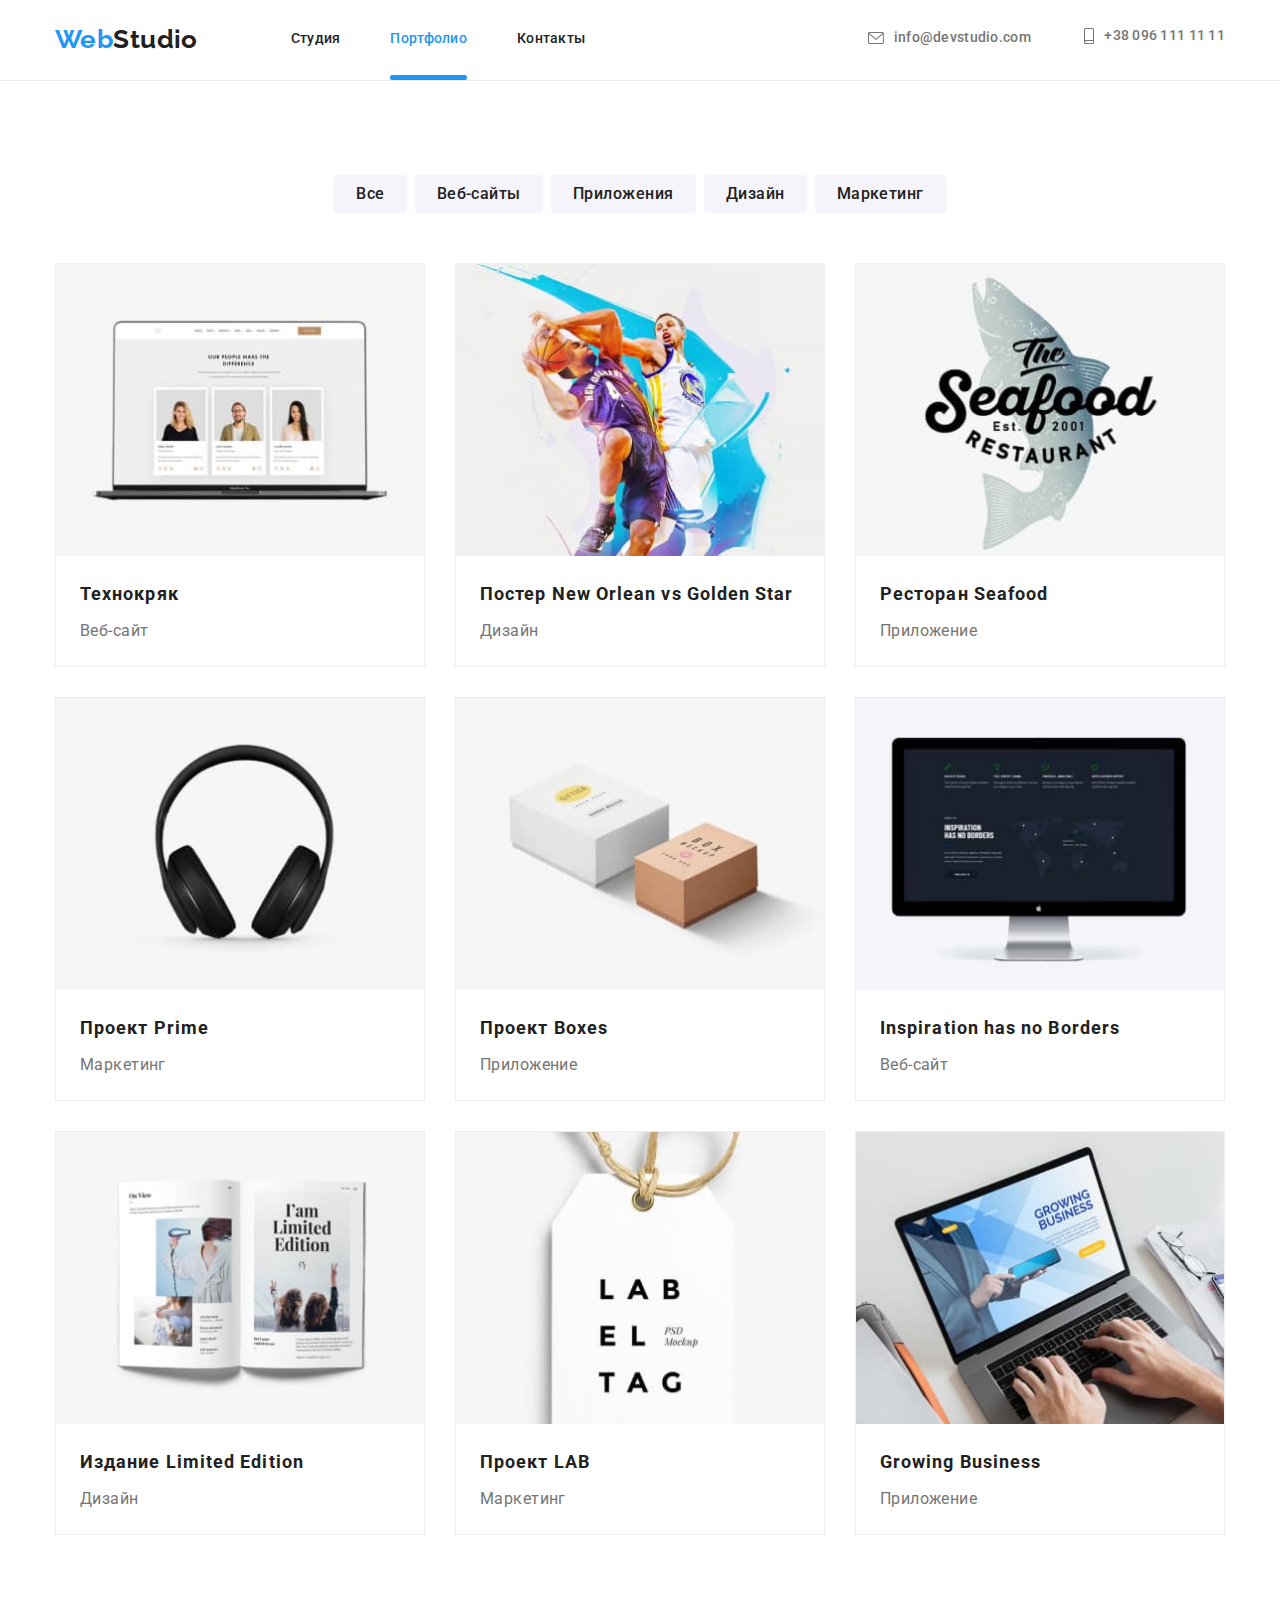
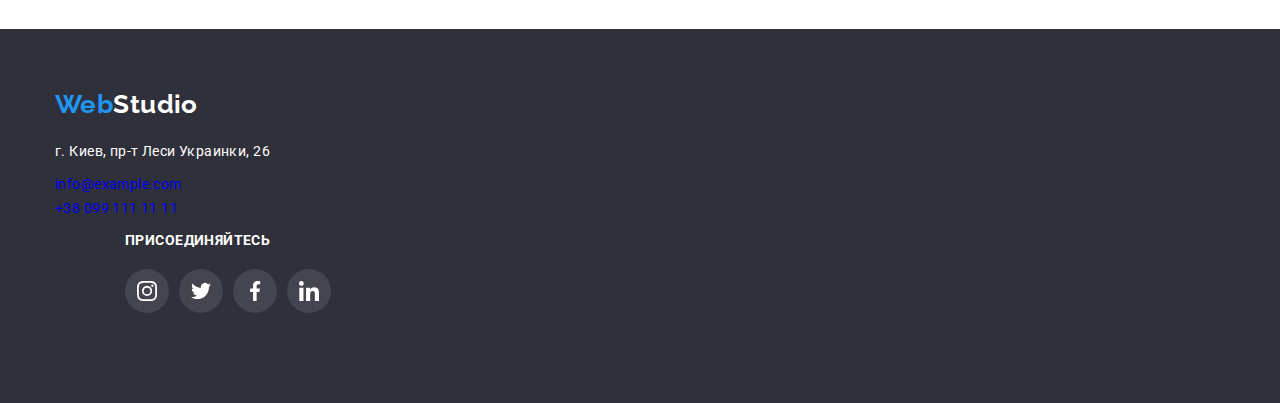
==== html/portfolio.html @ 87aeac1d "ДЗ 7 начальный" ====
<!DOCTYPE html>
<html lang="ru">

<head>
    <meta charset="UTF-8">
    <meta http-equiv="X-UA-Compatible" content="IE=edge">
    <meta name="viewport" content="width=device-width, initial-scale=1.0">
    <title>Портфолио</title>
    <link rel="preconnect" href="https://fonts.gstatic.com">
    <link href="https://fonts.googleapis.com/css2?family=Raleway:wght@700&family=Roboto:wght@400;500;700;900&display=swap" rel="stylesheet">
    <link rel="stylesheet" href="https://cdnjs.cloudflare.com/ajax/libs/modern-normalize/1.0.0/modern-normalize.min.css">
    <link rel="stylesheet" href="../css/slyles.css">
</head>

<body>
    <!-- Шапка страницы Портфолио -->
    <header class="header page-portfolio">
    
        <div class="container header-page">
            <nav class="heder-nav">
                <a class="logo nav-link" href="../index.html">Web<span class="logo-end">Studio</span></a>
    
                <ul class="site-nav">
                    <li class="nav-item">
                        <a href="../index.html" class="nav-link">Студия</a>
                    </li>
    
                    <li class="nav-item">
                        <a href="./html/portfolio.html" class="nav-link current">Портфолио</a>
                    </li>
    
                    <li class="nav-item">
                        <a href="" class="nav-link">Контакты</a>
                    </li>
                </ul>
            </nav>
    
            <ul class="header-contact">
                <li class="contact-item">
                    <a href="mailto:info@devstudio.com" class="nav-link" target="_blank" rel="noopener noreferrer">
                        <svg class="icon envelope">
                            <use href="../images/sprite.svg#icon-envelope"></use>
                        </svg>
                        info@devstudio.com</a>
                </li>
    
                <li class="contact-item">
                    <a href="tel:+380961111111" class="nav-link">
                        <svg class="icon phone">
                            <use href="../images/sprite.svg#icon-phone"></use>
                        </svg>
                        +38 096 111 11 11</a>
                </li>
            </ul>
        </div>
    
    </header>

        <!-- Основная часть страницы Портфолио-->
    <main>
        <!-- Группы примеров работ -->
        <section class="example">
            <div class="container">
                <!-- Название секции скрыть -->
                <h1 class="title-section no-title">Фильтр примеров работ и ссылки</h1>
                <ul class="example-filter">
                    <li class="example-item">
                        <button class="example-button" type="button">Все</button>
                    </li>
                    <li class="example-item"><button class="example-button" type="button">Веб-сайты</button></li>
                    <li class="example-item"><button class="example-button" type="button">Приложения</button></li>
                    <li class="example-item"><button class="example-button" type="button">Дизайн</button></li>
                    <li class="example-item"><button class="example-button" type="button">Маркетинг</button></li>
                </ul>

                <ul class="work-list">
                    <li class="work-item">
                        <a class="work-link" href="" target="_blank" rel="noopener noreferrer">
                            <div class="work-thumb">
                                <img class="work-img" src="../images/portfolio/technokryak.jpg" alt="Технокряк">
                                <p class="work-overlay">Технокряк это современная площадка распространения коронавируса. Компании используют эту
                                    платформу для цифрового шпионажа и атак на защищённые сервера конкурентов.
                                </p>
                            </div>
                            <h2 class="work-title">Технокряк</h2>
                            <p class="work-text">Веб-сайт</p>
                        </a>
                    </li>

                    <li class="work-item">
                        <a class="work-link" href="" target="_blank" rel="noopener noreferrer">
                            <div class="work-thumb">
                                <img class="work-img" src="../images/portfolio/new_orlean_golden_star.jpg" alt="Постер New Orlean vs Golden Star">
                                <p class="work-overlay">Технокряк это современная площадка распространения коронавируса. Компании используют
                                    эту платформу для цифрового шпионажа и атак на защищённые сервера конкурентов.
                                </p>
                            </div>
                            <h2 class="work-title">Постер New Orlean vs Golden Star</h2>
                            <p class="work-text">Дизайн</p>
                        </a>
                    </li>
                    
                    <li class="work-item">
                        <a class="work-link" href="" target="_blank" rel="noopener noreferrer">
                            <div class="work-thumb">
                                <img class="work-img" src="../images/portfolio/seafood_restaurant.jpg" alt="Ресторан Seafood">
                                <p class="work-overlay">Технокряк это современная площадка распространения коронавируса. Компании используют
                                    эту платформу для цифрового шпионажа и атак на защищённые сервера конкурентов.
                                </p>
                            </div>
                            <h2 class="work-title">Ресторан Seafood</h2>
                            <p class="work-text">Приложение</p>
                        </a>
                    </li>
                    
                    <li class="work-item">
                        <a class="work-link" href="" target="_blank" rel="noopener noreferrer">
                            <div class="work-thumb">
                                <img class="work-img" src="../images/portfolio/prime.jpg" alt="Проект Prime">
                                <p class="work-overlay">Технокряк это современная площадка распространения коронавируса. Компании используют
                                    эту платформу для цифрового шпионажа и атак на защищённые сервера конкурентов.
                                </p>
                            </div>
                            <h2 class="work-title">Проект Prime</h2>
                            <p class="work-text">Маркетинг</p>
                        </a>
                    </li>

                    <li class="work-item">
                        <a class="work-link" href="" target="_blank" rel="noopener noreferrer">
                            <div class="work-thumb">
                                <img class="work-img" src="../images/portfolio/boxes.jpg" alt="Проект Boxes">
                                <p class="work-overlay">Технокряк это современная площадка распространения коронавируса. Компании используют
                                    эту платформу для цифрового шпионажа и атак на защищённые сервера конкурентов.
                                </p>
                            </div>
                            <h2 class="work-title">Проект Boxes</h2>
                            <p class="work-text">Приложение</p>
                        </a>
                    </li>

                    <li class="work-item">
                        <a class="work-link" href="" target="_blank" rel="noopener noreferrer">
                            <div class="work-thumb">
                                <img class="work-img" src="../images/portfolio/inspiration_has_no_borders.jpg" alt="Inspiration has no Borders">
                                <p class="work-overlay">Технокряк это современная площадка распространения коронавируса. Компании используют
                                    эту платформу для цифрового шпионажа и атак на защищённые сервера конкурентов.
                                </p>
                            </div>
                            <h2 class="work-title">Inspiration has no Borders</h2>
                            <p class="work-text">Веб-сайт</p>
                        </a>
                    </li>

                    <li class="work-item">
                        <a class="work-link" href="" target="_blank" rel="noopener noreferrer">
                            <div class="work-thumb">
                                <img class="work-img" src="../images/portfolio/limited_edition.jpg" alt="Издание Limited Edition">
                                <p class="work-overlay">Технокряк это современная площадка распространения коронавируса. Компании используют
                                    эту платформу для цифрового шпионажа и атак на защищённые сервера конкурентов.
                                </p>
                            </div>
                            <h2 class="work-title">Издание Limited Edition</h2>
                            <p class="work-text">Дизайн</p>
                        </a>
                    </li>

                    <li class="work-item">
                        <a class="work-link" href="" target="_blank" rel="noopener noreferrer">
                            <div class="work-thumb">
                                <img class="work-img" src="../images/portfolio/lab.jpg" alt="Проект LAB">
                                <p class="work-overlay">Технокряк это современная площадка распространения коронавируса. Компании используют
                                    эту платформу для цифрового шпионажа и атак на защищённые сервера конкурентов.
                                </p>
                            </div>
                            <h2 class="work-title">Проект LAB</h2>
                            <p class="work-text">Маркетинг</p>
                        </a>
                    </li>

                    <li class="work-item">
                        <a class="work-link" href="" target="_blank" rel="noopener noreferrer">
                            <div class="work-thumb">
                                <img class="work-img" src="../images/portfolio/growing_business.jpg" alt="Growing Business">
                                <p class="work-overlay">Технокряк это современная площадка распространения коронавируса. Компании используют
                                    эту платформу для цифрового шпионажа и атак на защищённые сервера конкурентов.
                                </p>
                            </div>
                            <h2 class="work-title">Growing Business</h2>
                            <p class="work-text">Приложение</p>
                        </a>
                    </li>                    
                </ul>
            </div>
        </section>
    </main>
    <!-- Подвал -->
    <footer class="footer">
        <div class="container footer-page">
            <div class="footer-block">
                <a class="logo link" href="./index.html">Web<span class="logo-footer">Studio</span></a>
                <address class="footer-adress">г. Киев, пр-т Леси Украинки, 26</address>
                <ul class="footer-contact list">
                    <li><a href="mailto:info@example.com" class="link">info@example.com</a></li>
                    <li><a href="tel:+380991111111" class="link">+38 099 111 11 11</a></li>
                </ul>
            </div>
            <div class="footer-social">
                <h3 class="footer-title">присоединяйтесь</h3>
                <ul class="social-icons accent">
                    <li class="social-icons-item accent">
                        <a href="" class="social-icons-link accent" target="_blank" rel="noopener noreferrer">
                            <svg class="icon">
                                <use href="../images/sprite.svg#icon-instagram"></use>
                            </svg>
                        </a>
                    </li>
                    <li class="social-icons-item accent">
                        <a href="" class="social-icons-link accent" target="_blank" rel="noopener noreferrer">
                            <svg class="icon">
                                <use href="../images/sprite.svg#icon-twitter"></use>
                            </svg>
                        </a>
                    </li>
                    <li class="social-icons-item accent">
                        <a href="" class="social-icons-link accent" target="_blank" rel="noopener noreferrer">
                            <svg class="icon">
                                <use href="../images/sprite.svg#icon-facebook"></use>
                            </svg>
                        </a>
                    </li>
                    <li class="social-icons-item accent">
                        <a href="" class="social-icons-link accent" target="_blank" rel="noopener noreferrer">
                            <svg class="icon">
                                <use href="../images/sprite.svg#icon-linkedin"></use>
                            </svg>
                        </a>
                    </li>
                </ul>
            </div>
        </div>
    </footer>
</body>

</html>
---- css/slyles.css ----
/* Основной цвет шрифта Roboto серый color: #757575; */
/* Вторичный цвет шрифта Roboto черный color:#212121; */
/* Вторичный цвет шрифта Roboto белый color: #FFFFFF; */
/* Цвет активной ссылки color: #2196F3 */
/* Цвет шрифта адреса в футере color: rgba(255, 255, 255, 0.6); */
/* Первичный цвет фона background: #FFFFFF; */
/* Вторичный цвет фона background: #2F303A; */
/* Цвет фона секции "Наша команда" background: #F5F4FA; */

:root {
  --primary-text-color: #757575;
  --title-text-color: #212121;
  --accent-link-color: #2196f3;
  --footer-text-color: rgba(255, 255, 255, 0.6);
  --primary-bg-color: #ffffff;
  --accent-bg-color: #2f303a;
  --accent-bg-second-color: #f5f4fa;
  --accent-bgi-color: #c4c4c4;
  --primary-icon-color: #afb1b8;
  --border-image-color: #eeeeee;
}

body {
  background-color: var(--primary-bg-color);
  font-family: Roboto, sans-serif;
  font-weight: 400;
  font-size: 14px;
  line-height: 1.71;
  color: var(--primary-text-color);
  letter-spacing: 0.03em;
}

h1,
h2,
h3,
h4,
p {
  margin: 0;
}

ul {
  list-style: none;
  padding: 0;
  margin: 0;
}

a {
  text-decoration: none;
}

img {
  display: block;
  max-width: 100%;
  height: auto;
}

.container {
  width: 1200px;
  margin-left: auto;
  margin-right: auto;
  padding-left: 15px;
  padding-right: 15px;
}

/* Страница "Студия" */

/* Оформление heder */
.header {
  padding-top: 24px;
  padding-bottom: 25px;
}
.logo {
  font-family: Raleway;
  font-style: normal;
  font-weight: 700;
  font-size: 26px;
  line-height: 1.19;
  color: var(--accent-link-color);
}

.logo-end {
  display: inline-block;
  color: var(--title-text-color);
}

/* Навигация */
.header-page {
  display: flex;
  align-items: center;
}
/* .container.header-page {
  padding-top: 32px;
  padding-bottom: 32px;
} */
.heder-nav {
  display: flex;
  align-items: center;
}
.logo .logo-end {
  margin-right: 93px;
}
.site-nav {
  display: flex;
  align-items: center;
}
.site-nav .nav-link {
  font-weight: 500;
  line-height: 1.14;
  letter-spacing: 0.02em;
  color: var(--title-text-color);
  transition: color 250ms cubic-bezier(0.4, 0, 0.2, 1);
}
.site-nav .nav-link:hover,
.site-nav .nav-link:focus {
  color: var(--accent-link-color);
}
.nav-link.current {
  display: inline-block;
  color: var(--accent-link-color);
}
.nav-link.current::after {
  content: '';
  display: block;
  width: 100%;
  height: 5px;
  background-color: currentColor;
  border-radius: 2px;
  transform: translateY(28px);
}
.nav-item + .nav-item {
  margin-left: 50px;
}
/* .nav-item:not(:last-child) {
  margin-right: 50px;
} */
.header-contact {
  margin-left: auto;
}
.header-contact .nav-link {
  display: flex;

  font-weight: 500;
  line-height: 1.14;
  letter-spacing: 0.02em;
  color: var(--primary-text-color);
  transition: color 250ms cubic-bezier(0.4, 0, 0.2, 1);
}
.header-contact .nav-link:hover,
.header-contact .nav-link:focus {
  color: var(--accent-link-color);
}
.contact-item {
  display: inline-block;
}
.contact-item:not(:last-child) {
  margin-right: 50px;
}
.nav-link {
  display: flex;
  align-items: center;
}
.nav-link .envelope {
  width: 16px;
  height: 12px;
  margin-right: 10px;
  fill: var(--primary-text-color);
}

.nav-link .phone {
  width: 10px;
  height: 16px;
  margin-right: 10px;
  fill: var(--primary-text-color);
}
.nav-link:hover .icon,
.nav-link:focus .icon {
  fill: var(--accent-link-color);
}

/* Оформление main */
/* section-hero */
.hero {
  max-width: 1600px;
  margin-right: auto;
  margin-left: auto;
  padding-top: 200px;
  padding-bottom: 200px;

  background-color: var(--accent-bg-color);
  background-image: linear-gradient(
      to left,
      rgb(47, 48, 58, 0.4),
      rgb(47, 48, 58, 0.4)
    ),
    url(../images/main/hero.jpg);
  background-repeat: no-repeat;
  background-position: center;
  /* background-size: 1600px; */
  background-size: cover;
  /* background-attachment: scroll; по умолчанию */
  box-shadow: 0px 4px 4px rgba(0, 0, 0, 0.25);

  letter-spacing: 0.06em;
}
.hero-title {
  width: 696px;
  height: 120px;
  margin-left: auto;
  margin-right: auto;
  margin-bottom: 30px;

  font-weight: 900;
  font-size: 44px;
  line-height: 1.36;
  letter-spacing: 0.06em;
  text-transform: uppercase;
  text-align: center;
  color: var(--primary-bg-color);
}
.hero-button {
  display: block;
  border: 0px;
  margin: 0 auto;
  min-width: 200px;
  border-radius: 4px;
  padding: 10px;
  cursor: pointer;
  background-color: var(--accent-link-color);

  font-family: inherit;
  font-weight: 700;
  font-size: 16px;
  line-height: 1.88;
  letter-spacing: 0.06em;
  color: var(--primary-bg-color);

  transform: scale(1);
  transition: transform 250ms cubic-bezier(0.4, 0, 0.2, 1);
}
.hero-button:hover,
.hero-button:focus {
  transform: scale(1.1);
  transition: transform 250ms cubic-bezier(0.4, 0, 0.2, 1);
}
/* Модальное окно */
/* Бекдроп модального окна */
.backdrop.is-hidden {
  visibility: hidden;
  opacity: 0;
  pointer-events: none;
}
.backdrop {
  position: fixed;
  top: 0;
  left: 0;
  width: 100%;
  height: 100%;
  background-color: rgba(0, 0, 0, 0.2);
  opacity: 1;
  visibility: visible;
  transition: opacity 250ms cubic-bezier(0.4, 0, 0.2, 1),
    visibility 250ms cubic-bezier(0.4, 0, 0.2, 1);
}
.backdrop.is-hidden .modal {
  transform: translate(-50%, -50%) scale(0.8);
}
/* Форма модального окна */
.form {
  position: relative;
  top: 50%;
  left: 50%;
  transform: translate(-50%, -50%);

  width: 528px;
  padding: 40px;

  background-color: var(--primary-bg-color);
  box-shadow: 0px 1px 3px rgba(0, 0, 0, 0.12), 0px 1px 1px rgba(0, 0, 0, 0.14),
    0px 2px 1px rgba(0, 0, 0, 0.2);
  border-radius: 4px;
}
.form-title-text {
  font-weight: 700;
  font-size: 20px;
  line-height: 1.15;
  text-align: center;
  color: var(--title-text-color);
  margin-bottom: 12px;
}
.form-field {
  position: relative;
  display: block;
  margin-bottom: 10px;
}
.form-label {
  display: block;
  margin-bottom: 4px;

  font-size: 12px;
  line-height: 1.17;
  letter-spacing: 0.01em;
  color: var(--primary-text-color);
}
.form-input {
  width: 100%;
  height: 40px;
  padding-left: 42px;

  border: 1px solid rgba(33, 33, 33, 0.2);
  box-sizing: border-box;
  border-radius: 4px;

  cursor: pointer;
}
.form-icon {
  position: absolute;
  top: 50%;
  left: 12px;
  /* transform: translateY(-50%); */

  display: inline-block;
  width: 18px;
  height: 18px;

  cursor: pointer;
}
.form-field:focus-within > .form-icon {
  fill: var(--accent-link-color);
  transition: fill 250ms cubic-bezier(0.4, 0, 0.2, 1);
}
.form-input:focus {
  outline: none;
  border-color: var(--accent-link-color);
  transition: border-color 250ms cubic-bezier(0.4, 0, 0.2, 1);
}
.form-input:-webkit-autofill,
.form-input:-webkit-autofill:focus {
  /* border: 1px solid var(--accent-link-color); */
  -webkit-text-fill-color: currentColor;
  -webkit-box-shadow: 0 0 0px 1000px var(--primary-bg-color) inset;
}
.form-textarea {
  resize: none;
  height: 120px;
  padding: 12px 16px;
  border: 1px solid rgba(33, 33, 33, 0.2);
  border-radius: 4px;
}
.form-textarea::placeholder {
  font-size: 12px;
  line-height: 1.17;
  letter-spacing: 0.01em;
  color: rgba(117, 117, 117, 0.5);
}
.form-checkbox-field {
  width: 100%;

  position: relative;
  display: inline-block;

  margin-top: 20px;
  margin-bottom: 30px;
}
.form-checkbox-input {
  outline: none;
  position: absolute;
  width: 16px;
  height: 15px;

  top: 50%;
  left: 12px;
  transform: translateY(-50%);
  opacity: 0;
}
.form-checkbox-icon-base {
  display: inline-block;
  position: absolute;
  width: 16px;
  height: 15px;

  top: 50%;
  left: 12px;
  transform: translateY(-50%);
}
.form-checkbox-icon {
  display: inline-block;
  position: absolute;
  width: 16px;
  height: 15px;

  top: 50%;
  left: 12px;
  opacity: 0;
  transform: translateY(-50%);
  transition: opacity 250ms cubic-bezier(0.4, 0, 0.2, 1);
}
.form-checkbox-field:focus > .form-checkbox-icon,
.form-checkbox-field:hover > .form-checkbox-icon,
.form-checkbox-input:focus + .form-checkbox-icon,
.form-checkbox-input:hover + .form-checkbox-icon {
  opacity: 1;
  transition: opacity 250ms cubic-bezier(0.4, 0, 0.2, 1);
}
.form-checkbox-field:focus > .form-checkbox-icon-base,
.form-checkbox-field:hover > .form-checkbox-icon-base,
.form-checkbox-input:focus + .form-checkbox-icon-base,
.form-checkbox-input:hover + .form-checkbox-icon-base {
  opacity: 0;
  transition: opacity 250ms cubic-bezier(0.4, 0, 0.2, 1);
}
.form-checkbox-label {
  margin-left: 38px;
}

.form-checkbox-anchor {
  text-decoration-line: underline;
  color: var(--accent-link-color);
}
.modal-close {
  position: absolute;
  right: 8px;
  top: 8px;

  width: 30px;
  height: 30px;
  border: 1px solid rgba(0, 0, 0, 0.1);
  background-color: var(--primary-bg-color);
  border-radius: 50%;
  cursor: pointer;
}
.modal-close::before,
.modal-close::after {
  content: ' ';
  position: absolute;
  height: 18px;
  width: 2px;
  background-color: var(--title-text-color);
}
.modal-close:before {
  transform: rotate(45deg) translate(-6px, -6px);
}
.modal-close:after {
  transform: rotate(-45deg) translate(6px, -6px);
}
.modal-close:hover::before,
.modal-close:hover::after,
.modal-close:focus::before,
.modal-close:focus::after {
  background-color: var(--accent-link-color);
  transition: background-color 250ms cubic-bezier(0.4, 0, 0.2, 1);
}
.button-submit {
  display: flex;
  justify-content: space-evenly;
  align-items: center;
  border: 0px;
  margin: 0 auto;
  min-width: 200px;
  border-radius: 4px;
  padding-top: 10px;
  padding-bottom: 10px;
  cursor: pointer;
  outline: none;
  background-color: var(--accent-link-color);
  box-shadow: 0px 4px 4px rgba(0, 0, 0, 0.15);

  font-family: inherit;
  font-weight: 700;
  font-size: 16px;
  line-height: 1.88;
  letter-spacing: 0.06em;
  color: var(--primary-bg-color);

  transform: scale(1);
  transition: transform 250ms cubic-bezier(0.4, 0, 0.2, 1),
    background-color 250ms cubic-bezier(0.4, 0, 0.2, 1);
}
.button-submit:hover,
.button-submit:focus {
  background-color: #188ce8;
  transform: scale(1.1);
  transition: transform 250ms cubic-bezier(0.4, 0, 0.2, 1),
    background-color 250ms cubic-bezier(0.4, 0, 0.2, 1);
}
/* section "Наши преимущества" */
.advantages {
  padding-top: 94px;
  padding-bottom: 94px;
}
.title-section {
  text-align: center;
  margin-bottom: 50px;

  font-weight: 700;
  font-size: 36px;
  line-height: 1.17;
  letter-spacing: 0.03em;
  color: var(--title-text-color);
}
.title-section.no-title {
  display: none;
}
.advantages-list {
  display: flex;
  margin-left: -30px;
}
.advantages-item {
  display: block;
  margin-left: 30px;
  width: calc((100% - 30px * 4) / 4);
}
.advantages-icons {
  display: flex;
  justify-content: center;
  align-items: center;
  background-color: var(--accent-bg-second-color);
  height: 120px;
  border-radius: 4px;
  background-size: cover;
  margin-bottom: 30px;
}
.antenna {
  width: 66px;
  height: 70px;
}
.clock {
  width: 67px;
  height: 70px;
}
.diagram {
  width: 70px;
  height: 54px;
}
.astronaut {
  width: 70px;
  height: 62px;
}
.advantages-title {
  margin-bottom: 10px;
  font-weight: 700;
  font-size: 14px;
  line-height: 1.14;
  color: var(--title-text-color);
  text-transform: uppercase;
}

/* Section Activity  и "Чем мы занимаемся" */
.activity {
  padding-bottom: 94px;
}

.activity-list {
  display: flex;
  flex-wrap: wrap;
}
.activity-item + .activity-item {
  margin-left: 30px;
}
.activity-item {
  width: calc((100% - 30px * 2) / 3);
  height: auto;

  position: relative;
  z-index: -1;
}
/* .activity-item:not(:last-child) {
  margin-right: 30px;
} */
.activity-text {
  position: absolute;
  left: 0;
  bottom: 0;

  width: 100%;
  padding-top: 27px;
  padding-bottom: 27px;
  background-color: rgba(47, 48, 58, 0.8);
  text-align: center;

  font-weight: 700;
  line-height: 1.14;
  text-transform: uppercase;
  color: var(--primary-bg-color);
}

/* "Наша команда" */
.team {
  padding-top: 94px;
  padding-bottom: 94px;
  background: var(--accent-bg-second-color);
}
.team-title {
  padding-bottom: 10px;
  font-weight: 500;
  font-size: 16px;
  line-height: 1.88;
  letter-spacing: 0.03em;
  color: var(--title-text-color);
}
.team-list {
  display: flex;
  flex-wrap: wrap;
  margin-left: -30px;
}
.team-item {
  text-align: center;

  width: calc((100% - 30px * 4) / 4);
  margin-left: 30px;

  background-color: var(--primary-bg-color);
  box-shadow: 0px 1px 3px rgba(0, 0, 0, 0.12), 0px 1px 1px rgba(0, 0, 0, 0.14),
    0px 2px 1px rgba(0, 0, 0, 0.2);
  border-radius: 0px 0px 4px 4px;
}
/* .team-item:not(:last-child) {
  margin-right: 30px;
} */
.team-img {
  /* display: inline-block; */
  margin-bottom: 30px;
}
.team-text {
  text-align: center;
  padding-bottom: 16px;
  font-size: 16px;
  line-height: 1.19;
}
.social-icons {
  display: inline-flex;
  padding-bottom: 30px;
}
.social-icons-item + .social-icons-item {
  margin-left: 10px;
}
.social-icons-link {
  display: flex;
  justify-content: center;
  align-items: center;
  background-color: transparent;
  border-radius: 50%;
  width: 44px;
  height: 44px;
  transition: background-color 250ms cubic-bezier(0.4, 0, 0.2, 1);
}
.social-icons-link:hover,
.social-icons-link:focus {
  background-color: var(--accent-link-color);
}
.social-icons .icon {
  width: 20px;
  height: 20px;
  fill: var(--primary-icon-color);
}
.social-icons-link:hover .icon,
.social-icons-link:focus .icon {
  fill: var(--primary-bg-color);
}
/* Секция "Постоянные клиенты" */
.clients {
  padding-top: 94px;
  padding-bottom: 94px;
}
.clients-list {
  display: flex;
  justify-content: center;
  align-items: center;
  margin-left: -30px;
}
.clients-item {
  display: block;
  margin-left: 30px;
  width: calc((100% - 30px * 6) / 6);
  height: 90px;
}
.clients-link {
  display: flex;
  height: inherit;
  justify-content: center;
  align-items: center;
  border-radius: 4px;
  border: 1px solid var(--primary-icon-color);
  fill: var(--primary-icon-color);
  transition: border 250ms cubic-bezier(0.4, 0, 0.2, 1);
}
.clients-link:hover,
.clients-link:focus {
  border: 1px solid var(--accent-link-color);
}
.clients-icons {
  width: 100%;
  height: 44px;
  fill: var(--primary-icon-color);
  transition: fill 250ms cubic-bezier(0.4, 0, 0.2, 1);
}
.clients-link:hover .clients-icons,
.clients-link:focus .clients-icons {
  fill: var(--accent-link-color);
}
/* footer */
.footer {
  padding-top: 60px;
  padding-bottom: 60px;
  background: var(--accent-bg-color);
}
.footer-list {
  display: flex;
  align-items: flex-start;
  flex-wrap: wrap;
  justify-content: space-between;
}
.footer-item {
  flex-basis: calc((50% - 45px) / 2);
}
.footer-item:last-child {
  flex-basis: calc(50% - 15px);
}
.footer-item .footer-title {
  padding-top: 10px;
}
.logo-footer {
  display: inline-block;
  margin-bottom: 20px;
  color: var(--primary-bg-color);
}
.footer-adress {
  margin-bottom: 9px;
  font-style: normal;
  color: var(--primary-bg-color);
}
.footer-contact-item {
  margin-bottom: 9px;
}
.footer-contact-item:last-child {
  margin-bottom: 0;
}
.footer-contact-link {
  display: block;
  color: var(--footer-text-color);
  transition: color 250ms cubic-bezier(0.4, 0, 0.2, 1);
}
.footer-contact-link:hover,
.footer-contact-link:focus {
  color: var(--accent-link-color);
}
.footer-form {
  display: flex;
  width: 100%;
  justify-content: space-between;
}
.footer-form-input {
  width: 358px;
  height: 50px;
  border: 1px solid rgba(255, 255, 255, 0.3);
  box-sizing: border-box;
  filter: drop-shadow(0px 4px 4px rgba(0, 0, 0, 0.15));
  border-radius: 4px;
  background-color: var(--accent-bg-color);
}
.footer-form input::placeholder {
  padding-left: 16px;
  font-weight: 400;
  font-size: 16px;
  line-height: 12.5;
  letter-spacing: 0.03em;
  color: rgba(255, 255, 255, 0.6);
}
/* Footer-social */
.footer-social {
  margin-top: 12px;
  margin-left: 70px;
}
/* footer title */
.footer-title {
  margin-bottom: 20px;
  font-weight: 700;
  font-size: 14px;
  line-height: 1.14;
  color: var(--primary-bg-color);
  text-transform: uppercase;
}
/* Footer icons */
.social-icons-link.accent {
  background-color: rgba(255, 255, 255, 0.1);
  transition: background-color 250ms cubic-bezier(0.4, 0, 0.2, 1);
}
.social-icons-link.accent:hover,
.social-icons-link.accent:focus {
  background-color: var(--accent-link-color);
}
.social-icons.accent .icon {
  width: 20px;
  height: 20px;
  fill: var(--primary-bg-color);
}
.footer-form .button-submit {
  margin: 0;
}
.footer-icon-send {
  width: 24px;
  height: 24px;
}

/* Страница "Портфолио" */
/* Header portfolio */
.page-portfolio {
  border-bottom: 1px solid #ececec;
}
/* Секция main portfolio*/
.example {
  padding-top: 94px;
  padding-bottom: 94px;
}
.example-filter {
  display: flex;
  justify-content: center;
  margin-bottom: 50px;
}
.example-button {
  padding: 6px 22px;
  border: none;
  font-family: inherit;
  font-weight: 500;
  font-size: 16px;
  line-height: 1.63;
  letter-spacing: 0.03em;
  border-radius: 4px;
  background-color: var(--accent-bg-second-color);
  color: var(--title-text-color);
  cursor: pointer;
  transition: background-color 250ms cubic-bezier(0.4, 0, 0.2, 1),
    color 250ms cubic-bezier(0.4, 0, 0.2, 1);
}
.example-button:hover,
.example-button:focus {
  color: var(--primary-bg-color);
  background-color: var(--accent-link-color);
  box-shadow: 0px 3px 1px rgba(0, 0, 0, 0.1), 0px 1px 2px rgba(0, 0, 0, 0.08),
    0px 2px 2px rgba(0, 0, 0, 0.12);
}
.example-item:not(:last-child) {
  margin-right: 8px;
}

/* Works portfolio */
/* Создание сетки секции portfolio */
.work-list {
  display: flex;
  flex-wrap: wrap;
  margin-left: -30px;
  margin-bottom: -30px;
}
.work-item {
  width: calc((100% - 30px * 3) / 3);
  height: 404px;
  margin-left: 30px;
  margin-bottom: 30px;
  background-size: cover;
  background-color: var(--primary-bg-color);
  border: 1px solid var(--border-image-color);
}
.work-link {
}
/* Создание overlay на карточку */
.work-thumb {
  position: relative;
  overflow: hidden;
}
.work-link:hover .work-overlay,
.work-link:focus .work-overlay {
  transform: translateY(0);
  transition: transform 250ms cubic-bezier(0.4, 0, 0.2, 1);
}
.work-img {
}
.work-overlay {
  position: absolute;
  top: 0;
  left: 0;
  width: 100%;
  height: 100%;
  background-color: rgba(33, 150, 243, 0.9);

  transform: translateY(100%);
  transition: transform 250ms cubic-bezier(0.4, 0, 0.2, 1);

  padding: 63px 24px;
  font-size: 18px;
  line-height: 1.56;
  color: var(--primary-bg-color);
}
/* Оформление текста секции portfolio */
.work-title {
  margin-top: 20px;
  margin-bottom: 4px;
  margin-left: 24px;

  letter-spacing: 0.06em;
  font-weight: 700;
  font-size: 18px;
  line-height: 2;
  color: var(--title-text-color);
}
.work-text {
  margin-left: 24px;
  margin-bottom: 20px;

  font-size: 16px;
  line-height: 1.88;
  color: var(--primary-text-color);
}
.work-item:hover,
.work-item:focus {
  box-shadow: 0px 1px 1px rgba(0, 0, 0, 0.12), 0px 4px 4px rgba(0, 0, 0, 0.06),
    1px 4px 6px rgba(0, 0, 0, 0.16);
}

/* Tests */
/* .form {
  margin-top: 30px;
  margin-bottom: 50px;
}
input {
  padding: 8px;
  font-family: inherit;
}

label {
  width: 300px;
  display: flex;
  flex-direction: column;
  margin-bottom: 8px;
} */

/* Form exemple */
.group {
  margin-bottom: 20px;
}
.group-title {
  margin-top: 0;
  margin-bottom: 10px;
}
.topic-options,
.experince-options {
  padding: 0;
  margin: 0;
  list-style: none;
}
.topic-options li {
  display: flex;
  align-items: center;
}
.topic-options input[type='checkbox'] {
  width: 20px;
  height: 20px;
}
.topic-options label {
  font-size: 20px;
  margin-left: 20px;
}
.experince-options {
}
.date {
  border-width: 2px;
  border-radius: 4px;
  padding: 20px 40px;
}
.comment {
  padding: 8px;
}
/* Вариант Ани */
/* .visually-hidden {
  position: absolute !important;
  clip: rect(1px 1px 1px 1px);
  clip: rect(1px, 1px, 1px, 1px);
  padding: 0 !important;
  border: 0 !important;
  height: 1px !important;
  width: 1px !important;
  overflow: hidden;
} */

/* Репета 12 занятие */
/* .form {
  padding: 20px;
  margin: 20px;
  width: 600px;
}

.form-field {
  position: relative;
  display: block;
  margin-bottom: 20px;
}

.form-label {
  position: absolute;
  top: 50%;
  left: 40px;
  transform: translateY(-50%);

  transition: transform 250ms linear;
}

.form-input {
  width: 100%;
  margin: 0;
  padding: 10px 20px;
  padding-left: 40px;
  font: inherit;
  border-radius: 3px;
  border: 1px solid #2a2a2a;
}

.icon {
  position: absolute;
  top: 50%;
  left: 10px;

  transform: translateY(-50%);

  display: inline-block;
  width: 20px;
  height: 20px;
  background-color: tomato;
}

.form-field:focus-within > .icon {
  background-color: blue;
}

.form-field:focus-within > .form-label,
.form-input:not(:placeholder-shown) + .form-label {
  transform: translateY(-50px);
} */
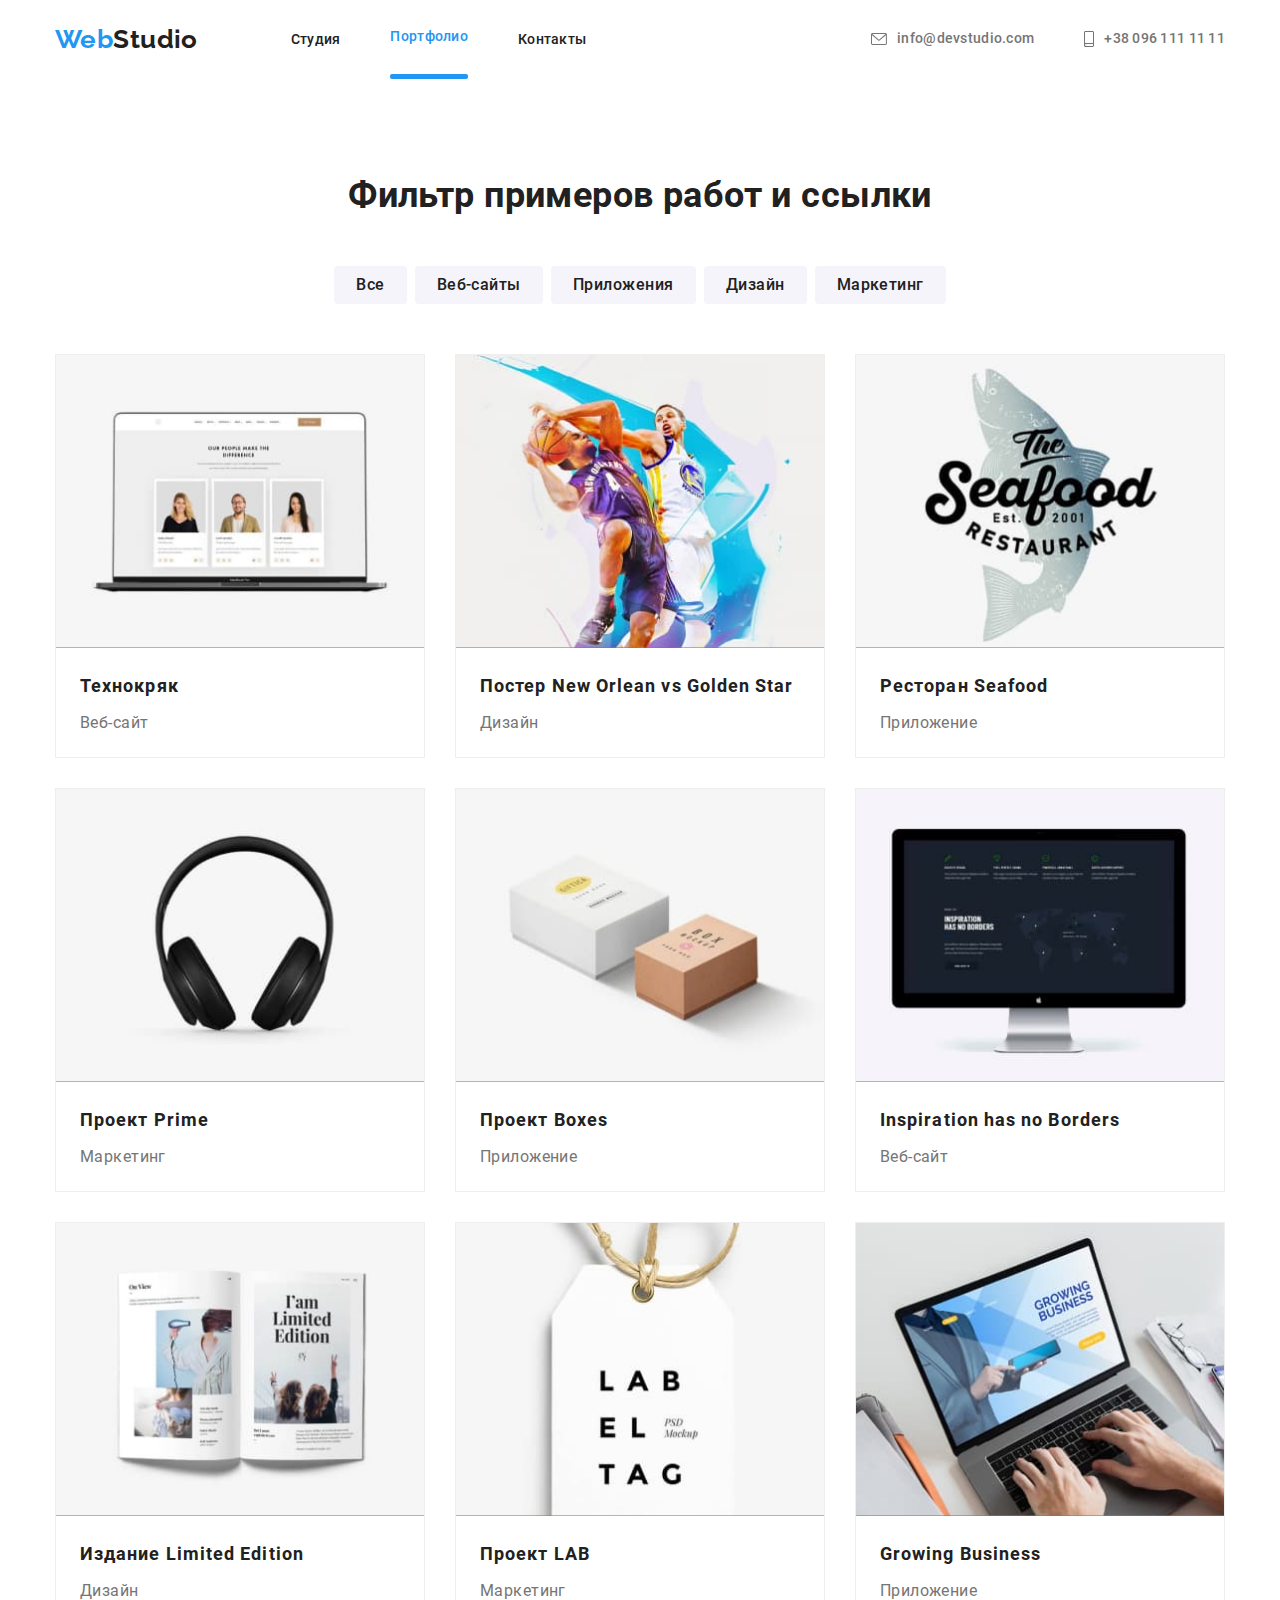
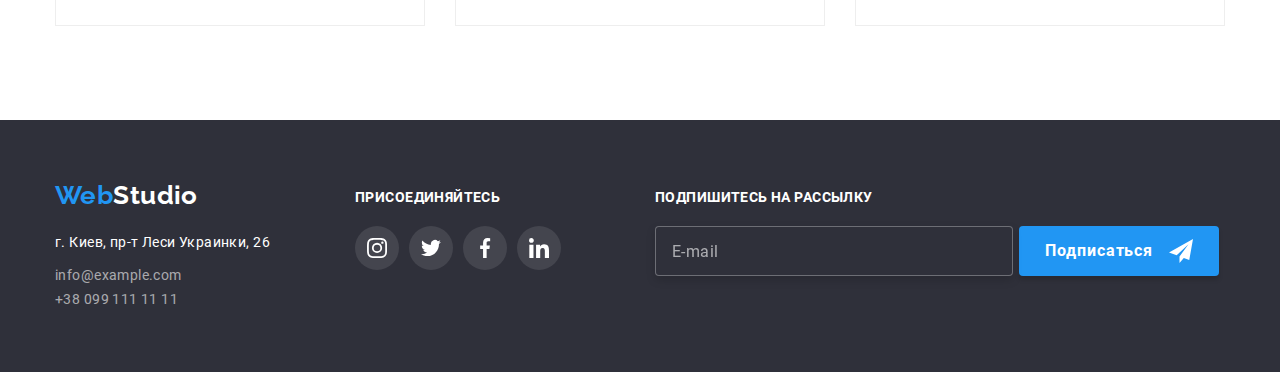
==== commit 93a4a98f: "Базовая версия после принятия ДЗ 6" ====
--- a/html/portfolio.html
+++ b/html/portfolio.html
@@ -6,47 +6,48 @@
     <meta http-equiv="X-UA-Compatible" content="IE=edge">
     <meta name="viewport" content="width=device-width, initial-scale=1.0">
     <title>Портфолио</title>
-    <link rel="preconnect" href="https://fonts.gstatic.com">
+    <!-- <link rel="preconnect" href="https://fonts.gstatic.com">
     <link href="https://fonts.googleapis.com/css2?family=Raleway:wght@700&family=Roboto:wght@400;500;700;900&display=swap" rel="stylesheet">
-    <link rel="stylesheet" href="https://cdnjs.cloudflare.com/ajax/libs/modern-normalize/1.0.0/modern-normalize.min.css">
-    <link rel="stylesheet" href="../css/slyles.css">
+    <link rel="stylesheet" href="https://cdnjs.cloudflare.com/ajax/libs/modern-normalize/1.0.0/modern-normalize.min.css"> -->
+    <link rel="stylesheet" href="../css/main.min.css">
 </head>
 
 <body>
     <!-- Шапка страницы Портфолио -->
-    <header class="header page-portfolio">
-    
-        <div class="container header-page">
-            <nav class="heder-nav">
-                <a class="logo nav-link" href="../index.html">Web<span class="logo-end">Studio</span></a>
-    
-                <ul class="site-nav">
-                    <li class="nav-item">
-                        <a href="../index.html" class="nav-link">Студия</a>
-                    </li>
-    
-                    <li class="nav-item">
-                        <a href="./html/portfolio.html" class="nav-link current">Портфолио</a>
-                    </li>
-    
-                    <li class="nav-item">
-                        <a href="" class="nav-link">Контакты</a>
+    <header class="header-section">
+    
+        <div class="header-page container">
+            <nav class="header-nav">
+    
+                <a class="logo" href="../index.html">Web<span class="logo--end">Studio</span></a>
+    
+                <ul class="header-nav__list">
+                    <li class="header-nav__item">
+                        <a href="../index.html" class="header-nav__link">Студия</a>
+                    </li>
+                    <li class="header-nav__item">
+                        <a href="./portfolio.html" class="header-nav__link header-nav__link--current">Портфолио</a>
+                    </li>
+                    <li class="header-nav__item">
+                        <a href="" class="header-nav__link">Контакты</a>
                     </li>
                 </ul>
+    
             </nav>
     
             <ul class="header-contact">
-                <li class="contact-item">
-                    <a href="mailto:info@devstudio.com" class="nav-link" target="_blank" rel="noopener noreferrer">
-                        <svg class="icon envelope">
+                <li class="header-contact__item">
+                    <a href="mailto:info@devstudio.com" class="header-contact__link" target="_blank"
+                        rel="noopener noreferrer">
+                        <svg class="header-contact__icon icon-envelope">
                             <use href="../images/sprite.svg#icon-envelope"></use>
                         </svg>
                         info@devstudio.com</a>
                 </li>
     
-                <li class="contact-item">
-                    <a href="tel:+380961111111" class="nav-link">
-                        <svg class="icon phone">
+                <li class="header-contact__item">
+                    <a href="tel:+380961111111" class="header-contact__link" target="_blank" rel="noopener noreferrer">
+                        <svg class="header-contact__icon icon-phone">
                             <use href="../images/sprite.svg#icon-phone"></use>
                         </svg>
                         +38 096 111 11 11</a>
@@ -55,14 +56,14 @@
         </div>
     
     </header>
-
+    
         <!-- Основная часть страницы Портфолио-->
     <main>
         <!-- Группы примеров работ -->
         <section class="example">
             <div class="container">
                 <!-- Название секции скрыть -->
-                <h1 class="title-section no-title">Фильтр примеров работ и ссылки</h1>
+                <h1 class="section__title no-title">Фильтр примеров работ и ссылки</h1>
                 <ul class="example-filter">
                     <li class="example-item">
                         <button class="example-button" type="button">Все</button>
@@ -196,50 +197,69 @@
     </main>
     <!-- Подвал -->
     <footer class="footer">
-        <div class="container footer-page">
-            <div class="footer-block">
-                <a class="logo link" href="./index.html">Web<span class="logo-footer">Studio</span></a>
-                <address class="footer-adress">г. Киев, пр-т Леси Украинки, 26</address>
-                <ul class="footer-contact list">
-                    <li><a href="mailto:info@example.com" class="link">info@example.com</a></li>
-                    <li><a href="tel:+380991111111" class="link">+38 099 111 11 11</a></li>
-                </ul>
-            </div>
-            <div class="footer-social">
-                <h3 class="footer-title">присоединяйтесь</h3>
-                <ul class="social-icons accent">
-                    <li class="social-icons-item accent">
-                        <a href="" class="social-icons-link accent" target="_blank" rel="noopener noreferrer">
-                            <svg class="icon">
-                                <use href="../images/sprite.svg#icon-instagram"></use>
+        <div class="footer__page container">
+            <ul class="footer__list">
+                <!-- Лого и контакты -->
+                <li class="footer__item">
+                    <a class="logo" href="../index.html">Web<span class="logo-footer">Studio</span></a>
+                    <address class="footer__adress">г. Киев, пр-т Леси Украинки, 26</address>
+                    <ul class="footer__contact list">
+                        <li class="footer__contact-item">
+                            <a class="footer__contact-link" href="mailto:info@example.com">info@example.com</a>
+                        </li>
+                        <li class="footer__contact-item">
+                            <a class="footer__contact-link" href="tel:+380991111111">+38 099 111 11 11</a>
+                        </li>
+                    </ul>
+                </li>
+                <!-- Социальные сети -->
+                <li class="footer__item">
+                    <h3 class="footer__title">присоединяйтесь</h3>
+                    <ul class="social-icons accent">
+                        <li class="social-icons__item accent">
+                            <a href="" class="social-icons__link accent" target="_blank" rel="noopener noreferrer">
+                                <svg class="icon">
+                                    <use href="../images/sprite.svg#icon-instagram"></use>
+                                </svg>
+                            </a>
+                        </li>
+                        <li class="social-icons__item accent">
+                            <a href="" class="social-icons__link accent" target="_blank" rel="noopener noreferrer">
+                                <svg class="icon">
+                                    <use href="../images/sprite.svg#icon-twitter"></use>
+                                </svg>
+                            </a>
+                        </li>
+                        <li class="social-icons__item accent">
+                            <a href="" class="social-icons__link accent" target="_blank" rel="noopener noreferrer">
+                                <svg class="icon">
+                                    <use href="../images/sprite.svg#icon-facebook"></use>
+                                </svg>
+                            </a>
+                        </li>
+                        <li class="social-icons__item accent">
+                            <a href="" class="social-icons__link accent" target="_blank" rel="noopener noreferrer">
+                                <svg class="icon">
+                                    <use href="../images/sprite.svg#icon-linkedin"></use>
+                                </svg>
+                            </a>
+                        </li>
+                    </ul>
+                </li>
+                <!-- Футер форма -->
+                <li class="footer__item">
+                    <h3 class="footer__title">Подпишитесь на рассылку</h3>
+                    <form class="footer-form">
+                        <input class="footer-form-input" type="email" name="mail" placeholder="E-mail" autocomplete="off">
+                        <button class="button" type="submit">Подписаться
+                            <svg class="footer-icon-send">
+                                <use href="../images/sprite.svg#icon-send"></use>
                             </svg>
-                        </a>
-                    </li>
-                    <li class="social-icons-item accent">
-                        <a href="" class="social-icons-link accent" target="_blank" rel="noopener noreferrer">
-                            <svg class="icon">
-                                <use href="../images/sprite.svg#icon-twitter"></use>
-                            </svg>
-                        </a>
-                    </li>
-                    <li class="social-icons-item accent">
-                        <a href="" class="social-icons-link accent" target="_blank" rel="noopener noreferrer">
-                            <svg class="icon">
-                                <use href="../images/sprite.svg#icon-facebook"></use>
-                            </svg>
-                        </a>
-                    </li>
-                    <li class="social-icons-item accent">
-                        <a href="" class="social-icons-link accent" target="_blank" rel="noopener noreferrer">
-                            <svg class="icon">
-                                <use href="../images/sprite.svg#icon-linkedin"></use>
-                            </svg>
-                        </a>
-                    </li>
-                </ul>
-            </div>
+                        </button>
+                    </form>
+                </li>
+            </ul>
         </div>
     </footer>
 </body>
-
 </html>--- a/css/main.min.css
+++ b/css/main.min.css
@@ -0,0 +1 @@
+/*! modern-normalize | MIT License | https://github.com/sindresorhus/modern-normalize */html{box-sizing:border-box}*,*::before,*::after{box-sizing:inherit}html{line-height:1.15}body{margin:0}h1{font-size:2em;margin:.67em 0}hr{box-sizing:content-box;height:0}pre{font-family:monospace,monospace;font-size:1em}a{-webkit-text-decoration-skip:objects}abbr[title]{-webkit-text-decoration:underline dotted;text-decoration:underline dotted}b,strong{font-weight:bolder}code,kbd,samp{font-family:monospace,monospace;font-size:1em}small{font-size:80%}sub,sup{font-size:75%;line-height:0;position:relative;vertical-align:baseline}sub{bottom:-0.25em}sup{top:-0.5em}button,input,optgroup,select,textarea{font-family:inherit;font-size:100%;line-height:1.15;margin:0}button,select{text-transform:none}button,[type=reset],[type=submit]{-webkit-appearance:button}button::-moz-focus-inner,[type=button]::-moz-focus-inner,[type=reset]::-moz-focus-inner,[type=submit]::-moz-focus-inner{border-style:none;padding:0}button:-moz-focusring,[type=button]:-moz-focusring,[type=reset]:-moz-focusring,[type=submit]:-moz-focusring{outline:1px dotted ButtonText}fieldset{padding:.35em .75em .625em}legend{padding:0}progress{vertical-align:baseline}[type=number]::-webkit-inner-spin-button,[type=number]::-webkit-outer-spin-button{height:auto}[type=search]{-webkit-appearance:textfield;outline-offset:-2px}[type=search]::-webkit-search-cancel-button,[type=search]::-webkit-search-decoration{-webkit-appearance:none}::-webkit-file-upload-button{-webkit-appearance:button;font:inherit}details{display:block}summary{display:list-item}:root{--primary-text-color: #757575;--accent-text-color: rgba(255, 255, 255, 0.6);--title-text-color: #212121;--primary-link-color: #2196f3;--accent-link-color: #188ce8;--primary-bg-color: #ffffff;--accent-bg-color: #2f303a;--accent-bg-second-color: #f5f4fa;--accent-bgi-color: #c4c4c4;--primary-icon-color: #afb1b8;--border-image-color: #eeeeee}@font-face{font-family:"Raleway";font-style:normal;font-weight:700;src:url("../fonts/raleway-v19-latin_cyrillic-700.eot");src:local(""),url("../fonts/raleway-v19-latin_cyrillic-700.eot?#iefix") format("embedded-opentype"),url("../fonts/raleway-v19-latin_cyrillic-700.woff2") format("woff2"),url("../fonts/raleway-v19-latin_cyrillic-700.woff") format("woff"),url("../fonts/raleway-v19-latin_cyrillic-700.ttf") format("truetype"),url("../fonts/raleway-v19-latin_cyrillic-700.svg#Raleway") format("svg")}@font-face{font-family:"Roboto";font-style:normal;font-weight:400;src:url("../fonts/roboto-v27-latin_cyrillic-regular.eot");src:local(""),url("../fonts/roboto-v27-latin_cyrillic-regular.eot?#iefix") format("embedded-opentype"),url("../fonts/roboto-v27-latin_cyrillic-regular.woff2") format("woff2"),url("../fonts/roboto-v27-latin_cyrillic-regular.woff") format("woff"),url("../fonts/roboto-v27-latin_cyrillic-regular.ttf") format("truetype"),url("../fonts/roboto-v27-latin_cyrillic-regular.svg#Roboto") format("svg")}@font-face{font-family:"Roboto";font-style:normal;font-weight:500;src:url("../fonts/roboto-v27-latin_cyrillic-500.eot");src:local(""),url("../fonts/roboto-v27-latin_cyrillic-500.eot?#iefix") format("embedded-opentype"),url("../fonts/roboto-v27-latin_cyrillic-500.woff2") format("woff2"),url("../fonts/roboto-v27-latin_cyrillic-500.woff") format("woff"),url("../fonts/roboto-v27-latin_cyrillic-500.ttf") format("truetype"),url("../fonts/roboto-v27-latin_cyrillic-500.svg#Roboto") format("svg")}@font-face{font-family:"Roboto";font-style:normal;font-weight:700;src:url("../fonts/roboto-v27-latin_cyrillic-700.eot");src:local(""),url("../fonts/roboto-v27-latin_cyrillic-700.eot?#iefix") format("embedded-opentype"),url("../fonts/roboto-v27-latin_cyrillic-700.woff2") format("woff2"),url("../fonts/roboto-v27-latin_cyrillic-700.woff") format("woff"),url("../fonts/roboto-v27-latin_cyrillic-700.ttf") format("truetype"),url("../fonts/roboto-v27-latin_cyrillic-700.svg#Roboto") format("svg")}@font-face{font-family:"Roboto";font-style:normal;font-weight:900;src:url("../fonts/roboto-v27-latin_cyrillic-900.eot");src:local(""),url("../fonts/roboto-v27-latin_cyrillic-900.eot?#iefix") format("embedded-opentype"),url("../fonts/roboto-v27-latin_cyrillic-900.woff2") format("woff2"),url("../fonts/roboto-v27-latin_cyrillic-900.woff") format("woff"),url("../fonts/roboto-v27-latin_cyrillic-900.ttf") format("truetype"),url("../fonts/roboto-v27-latin_cyrillic-900.svg#Roboto") format("svg")}body{background-color:var(--primary-bg-color);font-family:Roboto,sans-serif;font-weight:400;font-size:14px;line-height:1.71;color:var(--primary-text-color);letter-spacing:.03em}h1,h2,h3,h4,p{margin:0}ul{list-style:none;padding:0;margin:0}a{text-decoration:none}img{display:block;max-width:100%;height:auto}.container{width:1200px;margin-left:auto;margin-right:auto;padding-left:15px;padding-right:15px}.button{display:flex;justify-content:space-evenly;align-items:center;border:0px;margin:0 auto;padding:10px;min-width:200px;font-family:inherit;font-weight:700;font-size:16px;line-height:1.88;letter-spacing:.06em;color:var(--primary-bg-color);background-color:var(--primary-link-color);box-shadow:0px 4px 4px rgba(0,0,0,.15);border-radius:4px;cursor:pointer;transition:background-color 250ms cubic-bezier(0.4, 0, 0.2, 1)}.button:hover,.button:focus{background-color:var(--accent-link-color);transition:background-color 250ms cubic-bezier(0.4, 0, 0.2, 1)}.logo{font-family:Raleway;font-weight:700;font-size:26px;line-height:1.19;color:var(--primary-link-color)}.logo--end{margin-right:93px;color:var(--title-text-color)}.backdrop{position:fixed;top:0;left:0;width:100%;height:100%;background-color:rgba(0,0,0,.2);opacity:1;visibility:visible;transition:opacity 250ms cubic-bezier(0.4, 0, 0.2, 1)}.is-hidden{visibility:hidden;opacity:0;pointer-events:none;transition:opacity 250ms cubic-bezier(0.4, 0, 0.2, 1)}.form-section{position:relative;margin:10vh auto;padding:40px;width:528px;height:581px;background-color:var(--primary-bg-color);box-shadow:0px 1px 3px rgba(0,0,0,.12),0px 1px 1px rgba(0,0,0,.14),0px 2px 1px rgba(0,0,0,.2);border-radius:4px}.form-title{font-weight:700;font-size:20px;line-height:1.15;text-align:center;color:var(--title-text-color);margin-bottom:12px}.form-field{position:relative;display:block;margin-bottom:10px}.form-label{display:block;margin-bottom:4px;font-size:12px;line-height:1.17;letter-spacing:.01em;color:var(--primary-text-color)}.form-input{width:100%;height:40px;padding-left:42px;border:1px solid rgba(33,33,33,.2);box-sizing:border-box;border-radius:4px;cursor:pointer}.form-icon{position:absolute;top:50%;left:12px;display:inline-block;width:18px;height:18px;cursor:pointer}.form-field:focus-within>.form-icon{fill:var(--primary-link-color);transition:fill 250ms cubic-bezier(0.4, 0, 0.2, 1)}.form-input:focus{outline:none;border-color:var(--primary-link-color);transition:border-color 250ms cubic-bezier(0.4, 0, 0.2, 1)}.form-input:-webkit-autofill,.form-input:-webkit-autofill:focus{-webkit-text-fill-color:currentColor}.form-textarea{resize:none;height:120px;padding:12px 16px}.form-textarea::-moz-placeholder{font-size:12px;line-height:1.17;letter-spacing:.01em;color:rgba(117,117,117,.5)}.form-textarea:-ms-input-placeholder{font-size:12px;line-height:1.17;letter-spacing:.01em;color:rgba(117,117,117,.5)}.form-textarea::placeholder{font-size:12px;line-height:1.17;letter-spacing:.01em;color:rgba(117,117,117,.5)}.form-checkbox{display:inline-block;position:relative;margin-top:20px;margin-bottom:30px;margin-left:10px;margin-right:10px}.header-section{padding-top:24px;padding-bottom:25px}.header-page{display:flex;align-items:center}.header-nav{display:flex;align-items:center}.header-nav__list{display:flex;align-items:center}.header-nav__item+.header-nav__item{margin-left:50px}.header-nav__link{font-weight:500;line-height:1.14;letter-spacing:.02em;color:var(--title-text-color);transition:color 250ms cubic-bezier(0.4, 0, 0.2, 1)}.header-nav__link:hover,.header-nav__link:focus{color:var(--primary-link-color)}.header-nav__link--current{color:var(--primary-link-color)}.header-nav__link--current::after{content:"";display:block;width:100%;height:5px;background-color:currentColor;border-radius:2px;transform:translateY(25px)}.header-contact{display:flex;align-items:center;margin-left:auto;font-weight:500;line-height:1.14;letter-spacing:.02em}.header-contact__item:not(:last-child){margin-right:50px}.header-contact__link{display:flex;align-items:center;color:var(--primary-text-color);transition:color 250ms cubic-bezier(0.4, 0, 0.2, 1)}.header-contact__link:hover,.header-contact__link:focus{color:var(--primary-link-color)}.header-contact__icon{margin-right:10px;fill:var(--primary-text-color)}.header-contact__icon:hover,.header-contact__icon:focus{fill:var(--primary-link-color)}.icon-envelope{width:16px;height:12px}.icon-phone{width:10px;height:16px}.section__title{text-align:center;margin-bottom:50px;font-weight:700;font-size:36px;line-height:1.17;color:var(--title-text-color)}.section__title--hidden{display:none}.hero-section{max-width:1600px;margin-right:auto;margin-left:auto;padding-top:200px;padding-bottom:200px;background-color:var(--accent-bg-color);background-image:linear-gradient(to left, rgba(47, 48, 58, 0.4), rgba(47, 48, 58, 0.4)),url(../images/main/hero.jpg);background-repeat:no-repeat;background-position:center;background-size:cover;box-shadow:0px 4px 4px rgba(0,0,0,.25)}.hero-title{width:696px;height:120px;margin-left:auto;margin-right:auto;margin-bottom:30px;font-weight:900;font-size:44px;line-height:1.36;letter-spacing:.06em;text-transform:uppercase;text-align:center;color:var(--primary-bg-color)}.form-checkbox__input{-webkit-appearance:none;-moz-appearance:none;appearance:none}.checkbox{position:absolute;top:50%;left:0;transform:translateY(-50%);width:16px;height:15px;background-color:var(--primary-bg-color);box-shadow:0 0 0 2px var(--title-text-color);border-radius:2px;transition:background-color 250ms cubic-bezier(0.4, 0, 0.2, 1),box-shadow 250ms cubic-bezier(0.4, 0, 0.2, 1)}.form-checkbox__input:checked+.checkbox{box-shadow:none;background-color:var(--primary-link-color);transition:background-color 250ms cubic-bezier(0.4, 0, 0.2, 1)}.form-checkbox__input:focus+.checkbox{box-shadow:0 0 0 2.7px var(--title-text-color);transition:box-shadow 250ms cubic-bezier(0.4, 0, 0.2, 1)}.form-checkbox__input:checked:focus+.checkbox{background-color:var(--primary-link-color);transition:background-color 250ms cubic-bezier(0.4, 0, 0.2, 1)}.form-checkbox__label{padding-left:16px}.form-checkbox__link{-webkit-text-decoration-line:underline;text-decoration-line:underline;color:var(--primary-link-color)}.form-button__close{position:absolute;right:8px;top:8px;width:30px;height:30px;border:1px solid rgba(0,0,0,.1);background-color:var(--primary-bg-color);border-radius:50%;cursor:pointer}.form-button__close::before,.form-button__close::after{content:" ";position:absolute;height:18px;width:2px;background-color:var(--title-text-color)}.form-button__close:before{transform:rotate(45deg) translate(-6px, -6px)}.form-button__close:after{transform:rotate(-45deg) translate(6px, -6px)}.form-button__close:hover::before,.form-button__close:hover::after,.form-button__close:focus::before,.form-button__close:focus::after{background-color:var(--primary-link-color);transition:background-color 250ms cubic-bezier(0.4, 0, 0.2, 1)}.advantages-section{padding-top:94px;padding-bottom:94px}.advantages__list{display:flex;margin-left:-30px}.advantages__item{display:block;margin-left:30px;width:calc((100% - 30px * 4) / 4)}.advantages__icons{display:flex;justify-content:center;align-items:center;background-color:var(--accent-bg-second-color);height:120px;border-radius:4px;background-size:cover;margin-bottom:30px}.icon__antenna{width:66px;height:70px}.icon__clock{width:67px;height:70px}.icon__diagram{width:70px;height:54px}.icon__astronaut{width:70px;height:62px}.advantages__title{margin-bottom:10px;font-weight:700;font-size:14px;line-height:1.14;color:var(--title-text-color);text-transform:uppercase}.activity{padding-bottom:94px}.activity__list{display:flex;flex-wrap:wrap}.activity__item+.activity__item{margin-left:30px}.activity__item{width:calc((100% - 30px * 2) / 3);height:auto;position:relative;z-index:-1}.activity__text{position:absolute;left:0;bottom:0;width:100%;padding-top:27px;padding-bottom:27px;background-color:rgba(47,48,58,.8);text-align:center;font-weight:700;line-height:1.14;text-transform:uppercase;color:var(--primary-bg-color)}.team-section{padding-top:94px;padding-bottom:94px;background:var(--accent-bg-second-color)}.team__item--title{padding-bottom:10px;font-weight:500;font-size:16px;line-height:1.88;color:var(--title-text-color)}.team__list{display:flex;flex-wrap:wrap;margin-left:-30px}.team__item{text-align:center;width:calc((100% - 30px * 4) / 4);margin-left:30px;background-color:var(--primary-bg-color);box-shadow:0px 1px 3px rgba(0,0,0,.12),0px 1px 1px rgba(0,0,0,.14),0px 2px 1px rgba(0,0,0,.2);border-radius:0px 0px 4px 4px}.team__img{margin-bottom:30px}.team__text{text-align:center;padding-bottom:16px;font-size:16px;line-height:1.19}.social-icons{display:inline-flex;padding-bottom:30px}.social-icons__item+.social-icons__item{margin-left:10px}.social-icons__link{display:flex;justify-content:center;align-items:center;background-color:transparent;border-radius:50%;width:44px;height:44px;transition:background-color 250ms cubic-bezier(0.4, 0, 0.2, 1)}.social-icons__link:hover,.social-icons__link:focus{background-color:var(--primary-link-color)}.social-icons .icon{width:20px;height:20px;fill:var(--primary-icon-color)}.social-icons__link:hover .icon,.social-icons__link:focus .icon{fill:var(--primary-bg-color)}.clients{padding-top:94px;padding-bottom:94px}.clients__list{display:flex;justify-content:center;align-items:center;margin-left:-30px}.clients__item{display:block;margin-left:30px;width:calc((100% - 30px * 6) / 6);height:90px}.clients__link{display:flex;height:inherit;justify-content:center;align-items:center;border-radius:4px;border:1px solid var(--primary-icon-color);fill:var(--primary-icon-color);transition:border 250ms cubic-bezier(0.4, 0, 0.2, 1)}.clients__link:hover,.clients__link:focus{border:1px solid var(--primary-link-color)}.clients__icons{width:100%;height:44px;fill:var(--primary-icon-color);transition:fill 250ms cubic-bezier(0.4, 0, 0.2, 1)}.clients__link:hover .clients__icons,.clients__link:focus .clients__icons{fill:var(--primary-link-color)}.footer{padding-top:60px;padding-bottom:60px;background:var(--accent-bg-color)}.footer__list{display:flex;align-items:flex-start;flex-wrap:wrap;justify-content:space-between}.footer__item{flex-basis:calc((50% - 45px) / 2)}.footer__item:last-child{flex-basis:calc(50% - 15px)}.footer__item .footer__title{padding-top:10px}.logo-footer{display:inline-block;margin-bottom:20px;color:var(--primary-bg-color)}.footer__adress{margin-bottom:9px;font-style:normal;color:var(--primary-bg-color)}.footer__contact__item{margin-bottom:9px}.footer__contact__item:last-child{margin-bottom:0}.footer__contact-link{display:block;color:var(--accent-text-color);transition:color 250ms cubic-bezier(0.4, 0, 0.2, 1)}.footer__contact-link:hover,.footer__contact-link:focus{color:var(--primary-link-color)}.footer-social{margin-top:12px;margin-left:70px}.footer__title{margin-bottom:20px;font-weight:700;font-size:14px;line-height:1.14;color:var(--primary-bg-color);text-transform:uppercase}.social-icons__link.accent{background-color:rgba(255,255,255,.1);transition:background-color 250ms cubic-bezier(0.4, 0, 0.2, 1)}.social-icons__link.accent:hover,.social-icons__link.accent:focus{background-color:var(--primary-link-color)}.social-icons.accent .icon{width:20px;height:20px;fill:var(--primary-bg-color)}.footer-form{display:flex;justify-content:space-between;align-items:center}.footer-form-input{display:flex;justify-content:center;align-items:center;width:358px;height:50px;border:1px solid rgba(255,255,255,.3);box-sizing:border-box;filter:drop-shadow(0px 4px 4px rgba(0, 0, 0, 0.15));border-radius:4px;background-color:var(--accent-bg-color);padding-left:16px;font-size:16px;color:var(--primary-bg-color)}.footer-form input::-moz-placeholder{font-weight:400;font-size:16px;line-height:12.5;letter-spacing:.03em;color:rgba(255,255,255,.6)}.footer-form input:-ms-input-placeholder{font-weight:400;font-size:16px;line-height:12.5;letter-spacing:.03em;color:rgba(255,255,255,.6)}.footer-form input::placeholder{font-weight:400;font-size:16px;line-height:12.5;letter-spacing:.03em;color:rgba(255,255,255,.6)}.footer-icon-send{width:24px;height:24px}.page-portfolio{border-bottom:1px solid #ececec}.example{padding-top:94px;padding-bottom:94px}.example-filter{display:flex;justify-content:center;margin-bottom:50px}.example-button{padding:6px 22px;border:none;font-family:inherit;font-weight:500;font-size:16px;line-height:1.63;letter-spacing:.03em;border-radius:4px;background-color:var(--accent-bg-second-color);color:var(--title-text-color);cursor:pointer;transition:background-color 250ms cubic-bezier(0.4, 0, 0.2, 1),color 250ms cubic-bezier(0.4, 0, 0.2, 1)}.example-button:hover,.example-button:focus{color:var(--primary-bg-color);background-color:var(--primary-link-color);box-shadow:0px 3px 1px rgba(0,0,0,.1),0px 1px 2px rgba(0,0,0,.08),0px 2px 2px rgba(0,0,0,.12)}.example-item:not(:last-child){margin-right:8px}.work-list{display:flex;flex-wrap:wrap;margin-left:-30px;margin-bottom:-30px}.work-item{width:calc((100% - 30px * 3) / 3);height:404px;margin-left:30px;margin-bottom:30px;background-size:cover;background-color:var(--primary-bg-color);border:1px solid var(--border-image-color)}.work-thumb{position:relative;overflow:hidden}.work-link:hover .work-overlay,.work-link:focus .work-overlay{transform:translateY(0);transition:transform 250ms cubic-bezier(0.4, 0, 0.2, 1)}.work-overlay{position:absolute;top:0;left:0;width:100%;height:100%;background-color:rgba(33,150,243,.9);transform:translateY(100%);transition:transform 250ms cubic-bezier(0.4, 0, 0.2, 1);padding:63px 24px;font-size:18px;line-height:1.56;color:var(--primary-bg-color)}.work-title{margin-top:20px;margin-bottom:4px;margin-left:24px;letter-spacing:.06em;font-weight:700;font-size:18px;line-height:2;color:var(--title-text-color)}.work-text{margin-left:24px;margin-bottom:20px;font-size:16px;line-height:1.88;color:var(--primary-text-color)}.work-item:hover,.work-item:focus{box-shadow:0px 1px 1px rgba(0,0,0,.12),0px 4px 4px rgba(0,0,0,.06),1px 4px 6px rgba(0,0,0,.16)}/*# sourceMappingURL=main.min.css.map */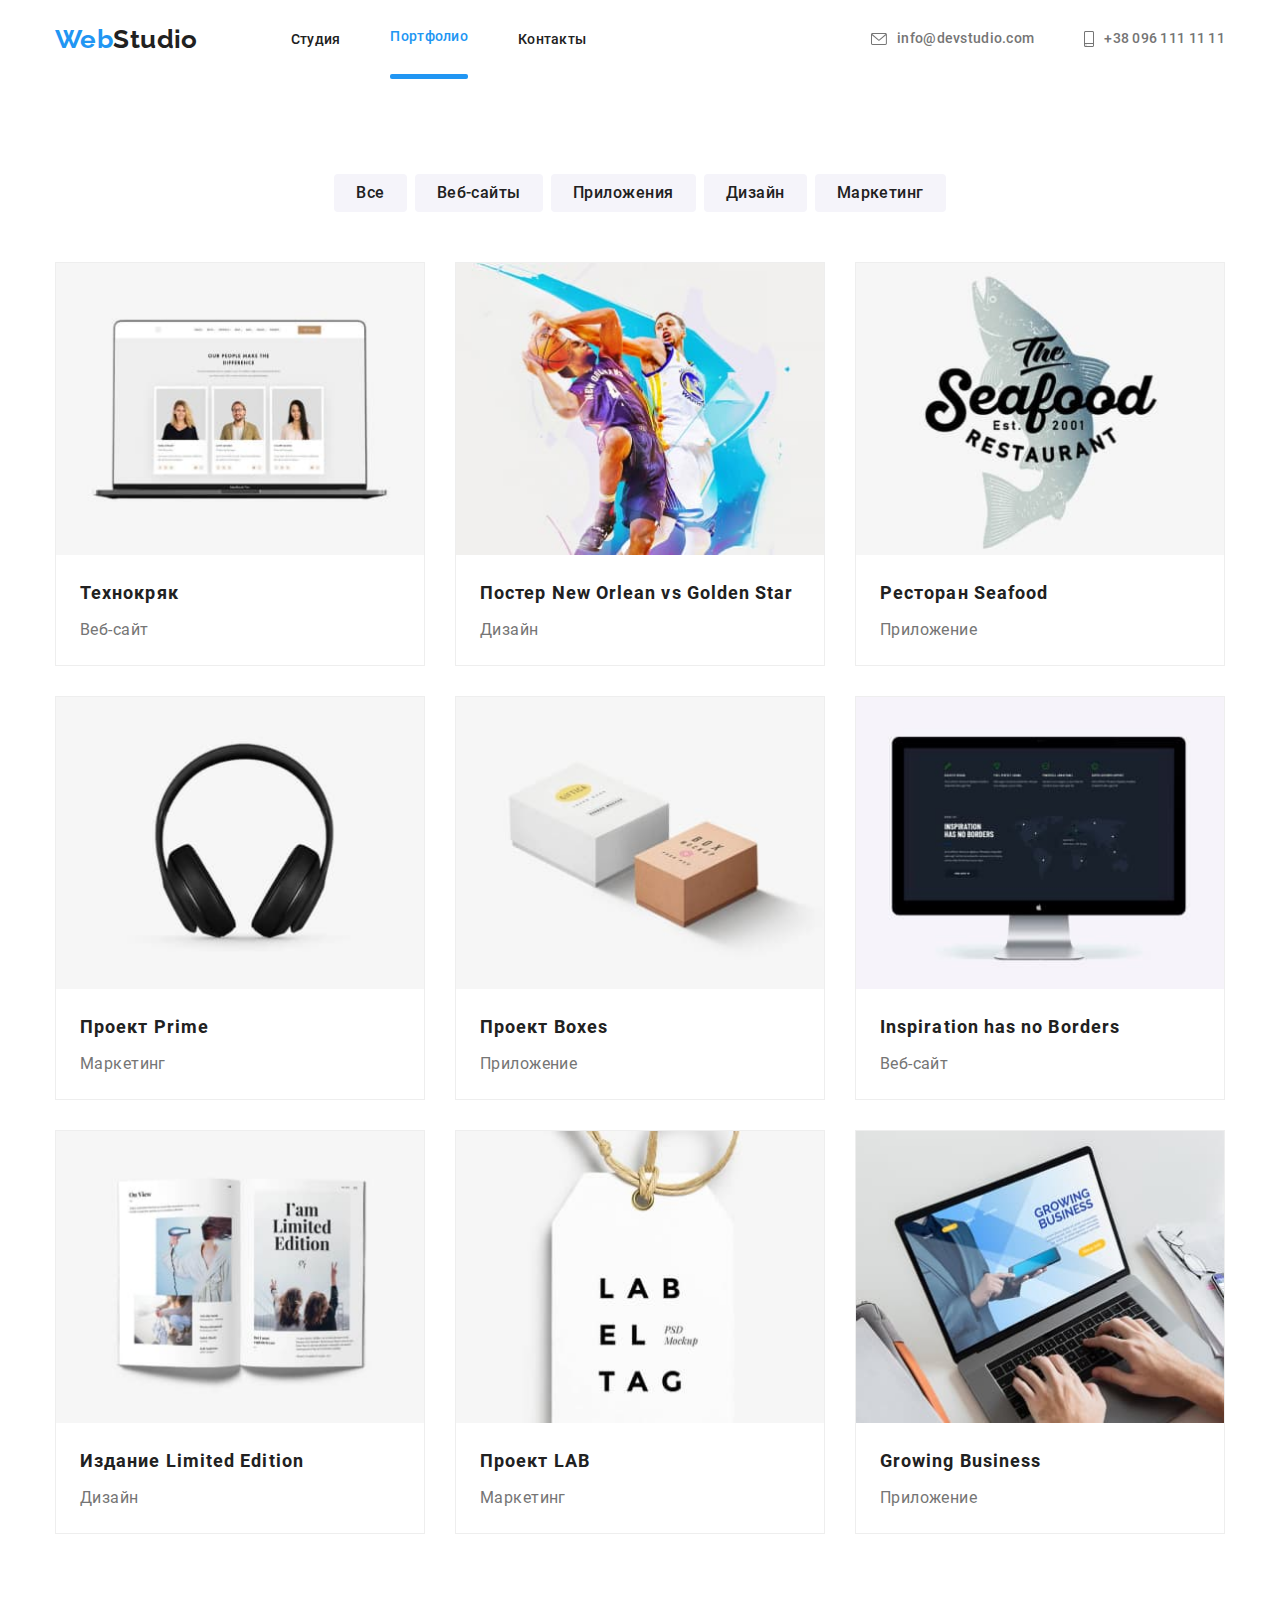
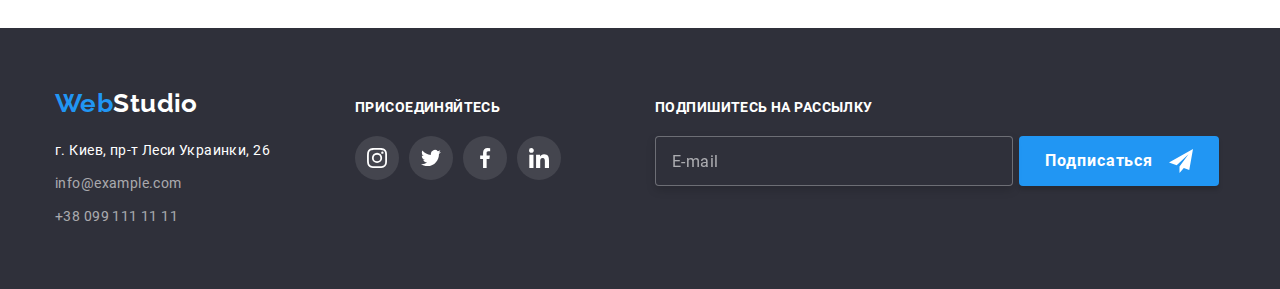
==== commit 7973db75: "css разбито на  отдельные части" ====
--- a/html/portfolio.html
+++ b/html/portfolio.html
@@ -19,7 +19,7 @@
         <div class="header-page container">
             <nav class="header-nav">
     
-                <a class="logo" href="../index.html">Web<span class="logo--end">Studio</span></a>
+                <a class="logo" href="../index.html">Web<span class="logo-header--end">Studio</span></a>
     
                 <ul class="header-nav__list">
                     <li class="header-nav__item">
@@ -60,135 +60,143 @@
         <!-- Основная часть страницы Портфолио-->
     <main>
         <!-- Группы примеров работ -->
-        <section class="example">
+        <section class="example-section">
             <div class="container">
                 <!-- Название секции скрыть -->
-                <h1 class="section__title no-title">Фильтр примеров работ и ссылки</h1>
-                <ul class="example-filter">
-                    <li class="example-item">
-                        <button class="example-button" type="button">Все</button>
-                    </li>
-                    <li class="example-item"><button class="example-button" type="button">Веб-сайты</button></li>
-                    <li class="example-item"><button class="example-button" type="button">Приложения</button></li>
-                    <li class="example-item"><button class="example-button" type="button">Дизайн</button></li>
-                    <li class="example-item"><button class="example-button" type="button">Маркетинг</button></li>
+                <h1 class="section__title--hidden">Фильтр примеров работ и ссылки</h1>
+                <ul class="example-section__button">
+                    <li class="example__item">
+                        <button class="example__button" type="button">Все</button>
+                    </li>
+                    <li class="example__item">
+                        <button class="example__button" type="button">Веб-сайты</button>
+                    </li>
+                    <li class="example__item">
+                        <button class="example__button" type="button">Приложения</button>
+                    </li>
+                    <li class="example__item">
+                        <button class="example__button" type="button">Дизайн</button>
+                    </li>
+                    <li class="example__item">
+                        <button class="example__button" type="button">Маркетинг</button>
+                    </li>
                 </ul>
 
-                <ul class="work-list">
-                    <li class="work-item">
-                        <a class="work-link" href="" target="_blank" rel="noopener noreferrer">
-                            <div class="work-thumb">
-                                <img class="work-img" src="../images/portfolio/technokryak.jpg" alt="Технокряк">
-                                <p class="work-overlay">Технокряк это современная площадка распространения коронавируса. Компании используют эту
+                <ul class="example-work__list">
+                    <li class="example-work__item">
+                        <a class="example-work__link" href="" target="_blank" rel="noopener noreferrer">
+                            <div class="example-work__thumb">
+                                <img class="example-work__img" src="../images/portfolio/technokryak.jpg" alt="Технокряк">
+                                <p class="example-work__overlay">Технокряк это современная площадка распространения коронавируса. Компании используют эту
                                     платформу для цифрового шпионажа и атак на защищённые сервера конкурентов.
                                 </p>
                             </div>
-                            <h2 class="work-title">Технокряк</h2>
-                            <p class="work-text">Веб-сайт</p>
-                        </a>
-                    </li>
-
-                    <li class="work-item">
-                        <a class="work-link" href="" target="_blank" rel="noopener noreferrer">
-                            <div class="work-thumb">
-                                <img class="work-img" src="../images/portfolio/new_orlean_golden_star.jpg" alt="Постер New Orlean vs Golden Star">
-                                <p class="work-overlay">Технокряк это современная площадка распространения коронавируса. Компании используют
-                                    эту платформу для цифрового шпионажа и атак на защищённые сервера конкурентов.
-                                </p>
-                            </div>
-                            <h2 class="work-title">Постер New Orlean vs Golden Star</h2>
-                            <p class="work-text">Дизайн</p>
+                            <h2 class="example-work__title">Технокряк</h2>
+                            <p class="example-work__text">Веб-сайт</p>
+                        </a>
+                    </li>
+
+                    <li class="example-work__item">
+                        <a class="example-work__link" href="" target="_blank" rel="noopener noreferrer">
+                            <div class="example-work__thumb">
+                                <img class="example-work__img" src="../images/portfolio/new_orlean_golden_star.jpg" alt="Постер New Orlean vs Golden Star">
+                                <p class="example-work__overlay">Технокряк это современная площадка распространения коронавируса. Компании используют
+                                    эту платформу для цифрового шпионажа и атак на защищённые сервера конкурентов.
+                                </p>
+                            </div>
+                            <h2 class="example-work__title">Постер New Orlean vs Golden Star</h2>
+                            <p class="example-work__text">Дизайн</p>
                         </a>
                     </li>
                     
-                    <li class="work-item">
-                        <a class="work-link" href="" target="_blank" rel="noopener noreferrer">
-                            <div class="work-thumb">
-                                <img class="work-img" src="../images/portfolio/seafood_restaurant.jpg" alt="Ресторан Seafood">
-                                <p class="work-overlay">Технокряк это современная площадка распространения коронавируса. Компании используют
-                                    эту платформу для цифрового шпионажа и атак на защищённые сервера конкурентов.
-                                </p>
-                            </div>
-                            <h2 class="work-title">Ресторан Seafood</h2>
-                            <p class="work-text">Приложение</p>
+                    <li class="example-work__item">
+                        <a class="example-work__link" href="" target="_blank" rel="noopener noreferrer">
+                            <div class="example-work__thumb">
+                                <img class="example-work__img" src="../images/portfolio/seafood_restaurant.jpg" alt="Ресторан Seafood">
+                                <p class="example-work__overlay">Технокряк это современная площадка распространения коронавируса. Компании используют
+                                    эту платформу для цифрового шпионажа и атак на защищённые сервера конкурентов.
+                                </p>
+                            </div>
+                            <h2 class="example-work__title">Ресторан Seafood</h2>
+                            <p class="example-work__text">Приложение</p>
                         </a>
                     </li>
                     
-                    <li class="work-item">
-                        <a class="work-link" href="" target="_blank" rel="noopener noreferrer">
-                            <div class="work-thumb">
-                                <img class="work-img" src="../images/portfolio/prime.jpg" alt="Проект Prime">
-                                <p class="work-overlay">Технокряк это современная площадка распространения коронавируса. Компании используют
-                                    эту платформу для цифрового шпионажа и атак на защищённые сервера конкурентов.
-                                </p>
-                            </div>
-                            <h2 class="work-title">Проект Prime</h2>
-                            <p class="work-text">Маркетинг</p>
-                        </a>
-                    </li>
-
-                    <li class="work-item">
-                        <a class="work-link" href="" target="_blank" rel="noopener noreferrer">
-                            <div class="work-thumb">
-                                <img class="work-img" src="../images/portfolio/boxes.jpg" alt="Проект Boxes">
-                                <p class="work-overlay">Технокряк это современная площадка распространения коронавируса. Компании используют
-                                    эту платформу для цифрового шпионажа и атак на защищённые сервера конкурентов.
-                                </p>
-                            </div>
-                            <h2 class="work-title">Проект Boxes</h2>
-                            <p class="work-text">Приложение</p>
-                        </a>
-                    </li>
-
-                    <li class="work-item">
-                        <a class="work-link" href="" target="_blank" rel="noopener noreferrer">
-                            <div class="work-thumb">
-                                <img class="work-img" src="../images/portfolio/inspiration_has_no_borders.jpg" alt="Inspiration has no Borders">
-                                <p class="work-overlay">Технокряк это современная площадка распространения коронавируса. Компании используют
-                                    эту платформу для цифрового шпионажа и атак на защищённые сервера конкурентов.
-                                </p>
-                            </div>
-                            <h2 class="work-title">Inspiration has no Borders</h2>
-                            <p class="work-text">Веб-сайт</p>
-                        </a>
-                    </li>
-
-                    <li class="work-item">
-                        <a class="work-link" href="" target="_blank" rel="noopener noreferrer">
-                            <div class="work-thumb">
-                                <img class="work-img" src="../images/portfolio/limited_edition.jpg" alt="Издание Limited Edition">
-                                <p class="work-overlay">Технокряк это современная площадка распространения коронавируса. Компании используют
-                                    эту платформу для цифрового шпионажа и атак на защищённые сервера конкурентов.
-                                </p>
-                            </div>
-                            <h2 class="work-title">Издание Limited Edition</h2>
-                            <p class="work-text">Дизайн</p>
-                        </a>
-                    </li>
-
-                    <li class="work-item">
-                        <a class="work-link" href="" target="_blank" rel="noopener noreferrer">
-                            <div class="work-thumb">
-                                <img class="work-img" src="../images/portfolio/lab.jpg" alt="Проект LAB">
-                                <p class="work-overlay">Технокряк это современная площадка распространения коронавируса. Компании используют
-                                    эту платформу для цифрового шпионажа и атак на защищённые сервера конкурентов.
-                                </p>
-                            </div>
-                            <h2 class="work-title">Проект LAB</h2>
-                            <p class="work-text">Маркетинг</p>
-                        </a>
-                    </li>
-
-                    <li class="work-item">
-                        <a class="work-link" href="" target="_blank" rel="noopener noreferrer">
-                            <div class="work-thumb">
-                                <img class="work-img" src="../images/portfolio/growing_business.jpg" alt="Growing Business">
-                                <p class="work-overlay">Технокряк это современная площадка распространения коронавируса. Компании используют
-                                    эту платформу для цифрового шпионажа и атак на защищённые сервера конкурентов.
-                                </p>
-                            </div>
-                            <h2 class="work-title">Growing Business</h2>
-                            <p class="work-text">Приложение</p>
+                    <li class="example-work__item">
+                        <a class="example-work__link" href="" target="_blank" rel="noopener noreferrer">
+                            <div class="example-work__thumb">
+                                <img class="example-work__img" src="../images/portfolio/prime.jpg" alt="Проект Prime">
+                                <p class="example-work__overlay">Технокряк это современная площадка распространения коронавируса. Компании используют
+                                    эту платформу для цифрового шпионажа и атак на защищённые сервера конкурентов.
+                                </p>
+                            </div>
+                            <h2 class="example-work__title">Проект Prime</h2>
+                            <p class="example-work__text">Маркетинг</p>
+                        </a>
+                    </li>
+
+                    <li class="example-work__item">
+                        <a class="example-work__link" href="" target="_blank" rel="noopener noreferrer">
+                            <div class="example-work__thumb">
+                                <img class="example-work__img" src="../images/portfolio/boxes.jpg" alt="Проект Boxes">
+                                <p class="example-work__overlay">Технокряк это современная площадка распространения коронавируса. Компании используют
+                                    эту платформу для цифрового шпионажа и атак на защищённые сервера конкурентов.
+                                </p>
+                            </div>
+                            <h2 class="example-work__title">Проект Boxes</h2>
+                            <p class="example-work__text">Приложение</p>
+                        </a>
+                    </li>
+
+                    <li class="example-work__item">
+                        <a class="example-work__link" href="" target="_blank" rel="noopener noreferrer">
+                            <div class="example-work__thumb">
+                                <img class="example-work__img" src="../images/portfolio/inspiration_has_no_borders.jpg" alt="Inspiration has no Borders">
+                                <p class="example-work__overlay">Технокряк это современная площадка распространения коронавируса. Компании используют
+                                    эту платформу для цифрового шпионажа и атак на защищённые сервера конкурентов.
+                                </p>
+                            </div>
+                            <h2 class="example-work__title">Inspiration has no Borders</h2>
+                            <p class="example-work__text">Веб-сайт</p>
+                        </a>
+                    </li>
+
+                    <li class="example-work__item">
+                        <a class="example-work__link" href="" target="_blank" rel="noopener noreferrer">
+                            <div class="example-work__thumb">
+                                <img class="example-work__img" src="../images/portfolio/limited_edition.jpg" alt="Издание Limited Edition">
+                                <p class="example-work__overlay">Технокряк это современная площадка распространения коронавируса. Компании используют
+                                    эту платформу для цифрового шпионажа и атак на защищённые сервера конкурентов.
+                                </p>
+                            </div>
+                            <h2 class="example-work__title">Издание Limited Edition</h2>
+                            <p class="example-work__text">Дизайн</p>
+                        </a>
+                    </li>
+
+                    <li class="example-work__item">
+                        <a class="example-work__link" href="" target="_blank" rel="noopener noreferrer">
+                            <div class="example-work__thumb">
+                                <img class="example-work__img" src="../images/portfolio/lab.jpg" alt="Проект LAB">
+                                <p class="example-work__overlay">Технокряк это современная площадка распространения коронавируса. Компании используют
+                                    эту платформу для цифрового шпионажа и атак на защищённые сервера конкурентов.
+                                </p>
+                            </div>
+                            <h2 class="example-work__title">Проект LAB</h2>
+                            <p class="example-work__text">Маркетинг</p>
+                        </a>
+                    </li>
+
+                    <li class="example-work__item">
+                        <a class="example-work__link" href="" target="_blank" rel="noopener noreferrer">
+                            <div class="example-work__thumb">
+                                <img class="example-work__img" src="../images/portfolio/growing_business.jpg" alt="Growing Business">
+                                <p class="example-work__overlay">Технокряк это современная площадка распространения коронавируса. Компании используют
+                                    эту платформу для цифрового шпионажа и атак на защищённые сервера конкурентов.
+                                </p>
+                            </div>
+                            <h2 class="example-work__title">Growing Business</h2>
+                            <p class="example-work__text">Приложение</p>
                         </a>
                     </li>                    
                 </ul>
@@ -196,50 +204,54 @@
         </section>
     </main>
     <!-- Подвал -->
-    <footer class="footer">
-        <div class="footer__page container">
+    <footer class="footer-section">
+        <div class="container">
             <ul class="footer__list">
                 <!-- Лого и контакты -->
                 <li class="footer__item">
-                    <a class="logo" href="../index.html">Web<span class="logo-footer">Studio</span></a>
+                    <a class="logo" href="../index.html">Web<span class="logo-footer--end">Studio</span></a>
                     <address class="footer__adress">г. Киев, пр-т Леси Украинки, 26</address>
-                    <ul class="footer__contact list">
-                        <li class="footer__contact-item">
-                            <a class="footer__contact-link" href="mailto:info@example.com">info@example.com</a>
-                        </li>
-                        <li class="footer__contact-item">
-                            <a class="footer__contact-link" href="tel:+380991111111">+38 099 111 11 11</a>
+                    <ul class="footer-contact__list">
+                        <li class="footer-contact__item">
+                            <a class="footer-contact__link" href="mailto:info@example.com">info@example.com</a>
+                        </li>
+                        <li class="footer-contact__item">
+                            <a class="footer-contact__link" href="tel:+380991111111">+38 099 111 11 11</a>
                         </li>
                     </ul>
                 </li>
                 <!-- Социальные сети -->
                 <li class="footer__item">
                     <h3 class="footer__title">присоединяйтесь</h3>
-                    <ul class="social-icons accent">
-                        <li class="social-icons__item accent">
-                            <a href="" class="social-icons__link accent" target="_blank" rel="noopener noreferrer">
-                                <svg class="icon">
+                    <ul class="social-icons">
+                        <li class="social-icons__item social-icons__item--accent">
+                            <a href="" class="social-icons__link social-icons__link--accent" target="_blank"
+                                rel="noopener noreferrer">
+                                <svg class="social-icons__img social-icons__img--accent">
                                     <use href="../images/sprite.svg#icon-instagram"></use>
                                 </svg>
                             </a>
                         </li>
-                        <li class="social-icons__item accent">
-                            <a href="" class="social-icons__link accent" target="_blank" rel="noopener noreferrer">
-                                <svg class="icon">
+                        <li class="social-icons__item social-icons__item--accent">
+                            <a href="" class="social-icons__link social-icons__link--accent" target="_blank"
+                                rel="noopener noreferrer">
+                                <svg class="social-icons__img social-icons__img--accent">
                                     <use href="../images/sprite.svg#icon-twitter"></use>
                                 </svg>
                             </a>
                         </li>
-                        <li class="social-icons__item accent">
-                            <a href="" class="social-icons__link accent" target="_blank" rel="noopener noreferrer">
-                                <svg class="icon">
+                        <li class="social-icons__item social-icons__item--accent">
+                            <a href="" class="social-icons__link social-icons__link--accent" target="_blank"
+                                rel="noopener noreferrer">
+                                <svg class="social-icons__img social-icons__img--accent">
                                     <use href="../images/sprite.svg#icon-facebook"></use>
                                 </svg>
                             </a>
                         </li>
-                        <li class="social-icons__item accent">
-                            <a href="" class="social-icons__link accent" target="_blank" rel="noopener noreferrer">
-                                <svg class="icon">
+                        <li class="social-icons__item social-icons__item--accent">
+                            <a href="" class="social-icons__link social-icons__link--accent" target="_blank"
+                                rel="noopener noreferrer">
+                                <svg class="social-icons__img social-icons__img--accent">
                                     <use href="../images/sprite.svg#icon-linkedin"></use>
                                 </svg>
                             </a>
@@ -260,6 +272,6 @@
                 </li>
             </ul>
         </div>
-    </footer>
+    </footer>    
 </body>
 </html>--- a/css/main.min.css
+++ b/css/main.min.css
@@ -1 +1 @@
-/*! modern-normalize | MIT License | https://github.com/sindresorhus/modern-normalize */html{box-sizing:border-box}*,*::before,*::after{box-sizing:inherit}html{line-height:1.15}body{margin:0}h1{font-size:2em;margin:.67em 0}hr{box-sizing:content-box;height:0}pre{font-family:monospace,monospace;font-size:1em}a{-webkit-text-decoration-skip:objects}abbr[title]{-webkit-text-decoration:underline dotted;text-decoration:underline dotted}b,strong{font-weight:bolder}code,kbd,samp{font-family:monospace,monospace;font-size:1em}small{font-size:80%}sub,sup{font-size:75%;line-height:0;position:relative;vertical-align:baseline}sub{bottom:-0.25em}sup{top:-0.5em}button,input,optgroup,select,textarea{font-family:inherit;font-size:100%;line-height:1.15;margin:0}button,select{text-transform:none}button,[type=reset],[type=submit]{-webkit-appearance:button}button::-moz-focus-inner,[type=button]::-moz-focus-inner,[type=reset]::-moz-focus-inner,[type=submit]::-moz-focus-inner{border-style:none;padding:0}button:-moz-focusring,[type=button]:-moz-focusring,[type=reset]:-moz-focusring,[type=submit]:-moz-focusring{outline:1px dotted ButtonText}fieldset{padding:.35em .75em .625em}legend{padding:0}progress{vertical-align:baseline}[type=number]::-webkit-inner-spin-button,[type=number]::-webkit-outer-spin-button{height:auto}[type=search]{-webkit-appearance:textfield;outline-offset:-2px}[type=search]::-webkit-search-cancel-button,[type=search]::-webkit-search-decoration{-webkit-appearance:none}::-webkit-file-upload-button{-webkit-appearance:button;font:inherit}details{display:block}summary{display:list-item}:root{--primary-text-color: #757575;--accent-text-color: rgba(255, 255, 255, 0.6);--title-text-color: #212121;--primary-link-color: #2196f3;--accent-link-color: #188ce8;--primary-bg-color: #ffffff;--accent-bg-color: #2f303a;--accent-bg-second-color: #f5f4fa;--accent-bgi-color: #c4c4c4;--primary-icon-color: #afb1b8;--border-image-color: #eeeeee}@font-face{font-family:"Raleway";font-style:normal;font-weight:700;src:url("../fonts/raleway-v19-latin_cyrillic-700.eot");src:local(""),url("../fonts/raleway-v19-latin_cyrillic-700.eot?#iefix") format("embedded-opentype"),url("../fonts/raleway-v19-latin_cyrillic-700.woff2") format("woff2"),url("../fonts/raleway-v19-latin_cyrillic-700.woff") format("woff"),url("../fonts/raleway-v19-latin_cyrillic-700.ttf") format("truetype"),url("../fonts/raleway-v19-latin_cyrillic-700.svg#Raleway") format("svg")}@font-face{font-family:"Roboto";font-style:normal;font-weight:400;src:url("../fonts/roboto-v27-latin_cyrillic-regular.eot");src:local(""),url("../fonts/roboto-v27-latin_cyrillic-regular.eot?#iefix") format("embedded-opentype"),url("../fonts/roboto-v27-latin_cyrillic-regular.woff2") format("woff2"),url("../fonts/roboto-v27-latin_cyrillic-regular.woff") format("woff"),url("../fonts/roboto-v27-latin_cyrillic-regular.ttf") format("truetype"),url("../fonts/roboto-v27-latin_cyrillic-regular.svg#Roboto") format("svg")}@font-face{font-family:"Roboto";font-style:normal;font-weight:500;src:url("../fonts/roboto-v27-latin_cyrillic-500.eot");src:local(""),url("../fonts/roboto-v27-latin_cyrillic-500.eot?#iefix") format("embedded-opentype"),url("../fonts/roboto-v27-latin_cyrillic-500.woff2") format("woff2"),url("../fonts/roboto-v27-latin_cyrillic-500.woff") format("woff"),url("../fonts/roboto-v27-latin_cyrillic-500.ttf") format("truetype"),url("../fonts/roboto-v27-latin_cyrillic-500.svg#Roboto") format("svg")}@font-face{font-family:"Roboto";font-style:normal;font-weight:700;src:url("../fonts/roboto-v27-latin_cyrillic-700.eot");src:local(""),url("../fonts/roboto-v27-latin_cyrillic-700.eot?#iefix") format("embedded-opentype"),url("../fonts/roboto-v27-latin_cyrillic-700.woff2") format("woff2"),url("../fonts/roboto-v27-latin_cyrillic-700.woff") format("woff"),url("../fonts/roboto-v27-latin_cyrillic-700.ttf") format("truetype"),url("../fonts/roboto-v27-latin_cyrillic-700.svg#Roboto") format("svg")}@font-face{font-family:"Roboto";font-style:normal;font-weight:900;src:url("../fonts/roboto-v27-latin_cyrillic-900.eot");src:local(""),url("../fonts/roboto-v27-latin_cyrillic-900.eot?#iefix") format("embedded-opentype"),url("../fonts/roboto-v27-latin_cyrillic-900.woff2") format("woff2"),url("../fonts/roboto-v27-latin_cyrillic-900.woff") format("woff"),url("../fonts/roboto-v27-latin_cyrillic-900.ttf") format("truetype"),url("../fonts/roboto-v27-latin_cyrillic-900.svg#Roboto") format("svg")}body{background-color:var(--primary-bg-color);font-family:Roboto,sans-serif;font-weight:400;font-size:14px;line-height:1.71;color:var(--primary-text-color);letter-spacing:.03em}h1,h2,h3,h4,p{margin:0}ul{list-style:none;padding:0;margin:0}a{text-decoration:none}img{display:block;max-width:100%;height:auto}.container{width:1200px;margin-left:auto;margin-right:auto;padding-left:15px;padding-right:15px}.button{display:flex;justify-content:space-evenly;align-items:center;border:0px;margin:0 auto;padding:10px;min-width:200px;font-family:inherit;font-weight:700;font-size:16px;line-height:1.88;letter-spacing:.06em;color:var(--primary-bg-color);background-color:var(--primary-link-color);box-shadow:0px 4px 4px rgba(0,0,0,.15);border-radius:4px;cursor:pointer;transition:background-color 250ms cubic-bezier(0.4, 0, 0.2, 1)}.button:hover,.button:focus{background-color:var(--accent-link-color);transition:background-color 250ms cubic-bezier(0.4, 0, 0.2, 1)}.logo{font-family:Raleway;font-weight:700;font-size:26px;line-height:1.19;color:var(--primary-link-color)}.logo--end{margin-right:93px;color:var(--title-text-color)}.backdrop{position:fixed;top:0;left:0;width:100%;height:100%;background-color:rgba(0,0,0,.2);opacity:1;visibility:visible;transition:opacity 250ms cubic-bezier(0.4, 0, 0.2, 1)}.is-hidden{visibility:hidden;opacity:0;pointer-events:none;transition:opacity 250ms cubic-bezier(0.4, 0, 0.2, 1)}.form-section{position:relative;margin:10vh auto;padding:40px;width:528px;height:581px;background-color:var(--primary-bg-color);box-shadow:0px 1px 3px rgba(0,0,0,.12),0px 1px 1px rgba(0,0,0,.14),0px 2px 1px rgba(0,0,0,.2);border-radius:4px}.form-title{font-weight:700;font-size:20px;line-height:1.15;text-align:center;color:var(--title-text-color);margin-bottom:12px}.form-field{position:relative;display:block;margin-bottom:10px}.form-label{display:block;margin-bottom:4px;font-size:12px;line-height:1.17;letter-spacing:.01em;color:var(--primary-text-color)}.form-input{width:100%;height:40px;padding-left:42px;border:1px solid rgba(33,33,33,.2);box-sizing:border-box;border-radius:4px;cursor:pointer}.form-icon{position:absolute;top:50%;left:12px;display:inline-block;width:18px;height:18px;cursor:pointer}.form-field:focus-within>.form-icon{fill:var(--primary-link-color);transition:fill 250ms cubic-bezier(0.4, 0, 0.2, 1)}.form-input:focus{outline:none;border-color:var(--primary-link-color);transition:border-color 250ms cubic-bezier(0.4, 0, 0.2, 1)}.form-input:-webkit-autofill,.form-input:-webkit-autofill:focus{-webkit-text-fill-color:currentColor}.form-textarea{resize:none;height:120px;padding:12px 16px}.form-textarea::-moz-placeholder{font-size:12px;line-height:1.17;letter-spacing:.01em;color:rgba(117,117,117,.5)}.form-textarea:-ms-input-placeholder{font-size:12px;line-height:1.17;letter-spacing:.01em;color:rgba(117,117,117,.5)}.form-textarea::placeholder{font-size:12px;line-height:1.17;letter-spacing:.01em;color:rgba(117,117,117,.5)}.form-checkbox{display:inline-block;position:relative;margin-top:20px;margin-bottom:30px;margin-left:10px;margin-right:10px}.header-section{padding-top:24px;padding-bottom:25px}.header-page{display:flex;align-items:center}.header-nav{display:flex;align-items:center}.header-nav__list{display:flex;align-items:center}.header-nav__item+.header-nav__item{margin-left:50px}.header-nav__link{font-weight:500;line-height:1.14;letter-spacing:.02em;color:var(--title-text-color);transition:color 250ms cubic-bezier(0.4, 0, 0.2, 1)}.header-nav__link:hover,.header-nav__link:focus{color:var(--primary-link-color)}.header-nav__link--current{color:var(--primary-link-color)}.header-nav__link--current::after{content:"";display:block;width:100%;height:5px;background-color:currentColor;border-radius:2px;transform:translateY(25px)}.header-contact{display:flex;align-items:center;margin-left:auto;font-weight:500;line-height:1.14;letter-spacing:.02em}.header-contact__item:not(:last-child){margin-right:50px}.header-contact__link{display:flex;align-items:center;color:var(--primary-text-color);transition:color 250ms cubic-bezier(0.4, 0, 0.2, 1)}.header-contact__link:hover,.header-contact__link:focus{color:var(--primary-link-color)}.header-contact__icon{margin-right:10px;fill:var(--primary-text-color)}.header-contact__icon:hover,.header-contact__icon:focus{fill:var(--primary-link-color)}.icon-envelope{width:16px;height:12px}.icon-phone{width:10px;height:16px}.section__title{text-align:center;margin-bottom:50px;font-weight:700;font-size:36px;line-height:1.17;color:var(--title-text-color)}.section__title--hidden{display:none}.hero-section{max-width:1600px;margin-right:auto;margin-left:auto;padding-top:200px;padding-bottom:200px;background-color:var(--accent-bg-color);background-image:linear-gradient(to left, rgba(47, 48, 58, 0.4), rgba(47, 48, 58, 0.4)),url(../images/main/hero.jpg);background-repeat:no-repeat;background-position:center;background-size:cover;box-shadow:0px 4px 4px rgba(0,0,0,.25)}.hero-title{width:696px;height:120px;margin-left:auto;margin-right:auto;margin-bottom:30px;font-weight:900;font-size:44px;line-height:1.36;letter-spacing:.06em;text-transform:uppercase;text-align:center;color:var(--primary-bg-color)}.form-checkbox__input{-webkit-appearance:none;-moz-appearance:none;appearance:none}.checkbox{position:absolute;top:50%;left:0;transform:translateY(-50%);width:16px;height:15px;background-color:var(--primary-bg-color);box-shadow:0 0 0 2px var(--title-text-color);border-radius:2px;transition:background-color 250ms cubic-bezier(0.4, 0, 0.2, 1),box-shadow 250ms cubic-bezier(0.4, 0, 0.2, 1)}.form-checkbox__input:checked+.checkbox{box-shadow:none;background-color:var(--primary-link-color);transition:background-color 250ms cubic-bezier(0.4, 0, 0.2, 1)}.form-checkbox__input:focus+.checkbox{box-shadow:0 0 0 2.7px var(--title-text-color);transition:box-shadow 250ms cubic-bezier(0.4, 0, 0.2, 1)}.form-checkbox__input:checked:focus+.checkbox{background-color:var(--primary-link-color);transition:background-color 250ms cubic-bezier(0.4, 0, 0.2, 1)}.form-checkbox__label{padding-left:16px}.form-checkbox__link{-webkit-text-decoration-line:underline;text-decoration-line:underline;color:var(--primary-link-color)}.form-button__close{position:absolute;right:8px;top:8px;width:30px;height:30px;border:1px solid rgba(0,0,0,.1);background-color:var(--primary-bg-color);border-radius:50%;cursor:pointer}.form-button__close::before,.form-button__close::after{content:" ";position:absolute;height:18px;width:2px;background-color:var(--title-text-color)}.form-button__close:before{transform:rotate(45deg) translate(-6px, -6px)}.form-button__close:after{transform:rotate(-45deg) translate(6px, -6px)}.form-button__close:hover::before,.form-button__close:hover::after,.form-button__close:focus::before,.form-button__close:focus::after{background-color:var(--primary-link-color);transition:background-color 250ms cubic-bezier(0.4, 0, 0.2, 1)}.advantages-section{padding-top:94px;padding-bottom:94px}.advantages__list{display:flex;margin-left:-30px}.advantages__item{display:block;margin-left:30px;width:calc((100% - 30px * 4) / 4)}.advantages__icons{display:flex;justify-content:center;align-items:center;background-color:var(--accent-bg-second-color);height:120px;border-radius:4px;background-size:cover;margin-bottom:30px}.icon__antenna{width:66px;height:70px}.icon__clock{width:67px;height:70px}.icon__diagram{width:70px;height:54px}.icon__astronaut{width:70px;height:62px}.advantages__title{margin-bottom:10px;font-weight:700;font-size:14px;line-height:1.14;color:var(--title-text-color);text-transform:uppercase}.activity{padding-bottom:94px}.activity__list{display:flex;flex-wrap:wrap}.activity__item+.activity__item{margin-left:30px}.activity__item{width:calc((100% - 30px * 2) / 3);height:auto;position:relative;z-index:-1}.activity__text{position:absolute;left:0;bottom:0;width:100%;padding-top:27px;padding-bottom:27px;background-color:rgba(47,48,58,.8);text-align:center;font-weight:700;line-height:1.14;text-transform:uppercase;color:var(--primary-bg-color)}.team-section{padding-top:94px;padding-bottom:94px;background:var(--accent-bg-second-color)}.team__item--title{padding-bottom:10px;font-weight:500;font-size:16px;line-height:1.88;color:var(--title-text-color)}.team__list{display:flex;flex-wrap:wrap;margin-left:-30px}.team__item{text-align:center;width:calc((100% - 30px * 4) / 4);margin-left:30px;background-color:var(--primary-bg-color);box-shadow:0px 1px 3px rgba(0,0,0,.12),0px 1px 1px rgba(0,0,0,.14),0px 2px 1px rgba(0,0,0,.2);border-radius:0px 0px 4px 4px}.team__img{margin-bottom:30px}.team__text{text-align:center;padding-bottom:16px;font-size:16px;line-height:1.19}.social-icons{display:inline-flex;padding-bottom:30px}.social-icons__item+.social-icons__item{margin-left:10px}.social-icons__link{display:flex;justify-content:center;align-items:center;background-color:transparent;border-radius:50%;width:44px;height:44px;transition:background-color 250ms cubic-bezier(0.4, 0, 0.2, 1)}.social-icons__link:hover,.social-icons__link:focus{background-color:var(--primary-link-color)}.social-icons .icon{width:20px;height:20px;fill:var(--primary-icon-color)}.social-icons__link:hover .icon,.social-icons__link:focus .icon{fill:var(--primary-bg-color)}.clients{padding-top:94px;padding-bottom:94px}.clients__list{display:flex;justify-content:center;align-items:center;margin-left:-30px}.clients__item{display:block;margin-left:30px;width:calc((100% - 30px * 6) / 6);height:90px}.clients__link{display:flex;height:inherit;justify-content:center;align-items:center;border-radius:4px;border:1px solid var(--primary-icon-color);fill:var(--primary-icon-color);transition:border 250ms cubic-bezier(0.4, 0, 0.2, 1)}.clients__link:hover,.clients__link:focus{border:1px solid var(--primary-link-color)}.clients__icons{width:100%;height:44px;fill:var(--primary-icon-color);transition:fill 250ms cubic-bezier(0.4, 0, 0.2, 1)}.clients__link:hover .clients__icons,.clients__link:focus .clients__icons{fill:var(--primary-link-color)}.footer{padding-top:60px;padding-bottom:60px;background:var(--accent-bg-color)}.footer__list{display:flex;align-items:flex-start;flex-wrap:wrap;justify-content:space-between}.footer__item{flex-basis:calc((50% - 45px) / 2)}.footer__item:last-child{flex-basis:calc(50% - 15px)}.footer__item .footer__title{padding-top:10px}.logo-footer{display:inline-block;margin-bottom:20px;color:var(--primary-bg-color)}.footer__adress{margin-bottom:9px;font-style:normal;color:var(--primary-bg-color)}.footer__contact__item{margin-bottom:9px}.footer__contact__item:last-child{margin-bottom:0}.footer__contact-link{display:block;color:var(--accent-text-color);transition:color 250ms cubic-bezier(0.4, 0, 0.2, 1)}.footer__contact-link:hover,.footer__contact-link:focus{color:var(--primary-link-color)}.footer-social{margin-top:12px;margin-left:70px}.footer__title{margin-bottom:20px;font-weight:700;font-size:14px;line-height:1.14;color:var(--primary-bg-color);text-transform:uppercase}.social-icons__link.accent{background-color:rgba(255,255,255,.1);transition:background-color 250ms cubic-bezier(0.4, 0, 0.2, 1)}.social-icons__link.accent:hover,.social-icons__link.accent:focus{background-color:var(--primary-link-color)}.social-icons.accent .icon{width:20px;height:20px;fill:var(--primary-bg-color)}.footer-form{display:flex;justify-content:space-between;align-items:center}.footer-form-input{display:flex;justify-content:center;align-items:center;width:358px;height:50px;border:1px solid rgba(255,255,255,.3);box-sizing:border-box;filter:drop-shadow(0px 4px 4px rgba(0, 0, 0, 0.15));border-radius:4px;background-color:var(--accent-bg-color);padding-left:16px;font-size:16px;color:var(--primary-bg-color)}.footer-form input::-moz-placeholder{font-weight:400;font-size:16px;line-height:12.5;letter-spacing:.03em;color:rgba(255,255,255,.6)}.footer-form input:-ms-input-placeholder{font-weight:400;font-size:16px;line-height:12.5;letter-spacing:.03em;color:rgba(255,255,255,.6)}.footer-form input::placeholder{font-weight:400;font-size:16px;line-height:12.5;letter-spacing:.03em;color:rgba(255,255,255,.6)}.footer-icon-send{width:24px;height:24px}.page-portfolio{border-bottom:1px solid #ececec}.example{padding-top:94px;padding-bottom:94px}.example-filter{display:flex;justify-content:center;margin-bottom:50px}.example-button{padding:6px 22px;border:none;font-family:inherit;font-weight:500;font-size:16px;line-height:1.63;letter-spacing:.03em;border-radius:4px;background-color:var(--accent-bg-second-color);color:var(--title-text-color);cursor:pointer;transition:background-color 250ms cubic-bezier(0.4, 0, 0.2, 1),color 250ms cubic-bezier(0.4, 0, 0.2, 1)}.example-button:hover,.example-button:focus{color:var(--primary-bg-color);background-color:var(--primary-link-color);box-shadow:0px 3px 1px rgba(0,0,0,.1),0px 1px 2px rgba(0,0,0,.08),0px 2px 2px rgba(0,0,0,.12)}.example-item:not(:last-child){margin-right:8px}.work-list{display:flex;flex-wrap:wrap;margin-left:-30px;margin-bottom:-30px}.work-item{width:calc((100% - 30px * 3) / 3);height:404px;margin-left:30px;margin-bottom:30px;background-size:cover;background-color:var(--primary-bg-color);border:1px solid var(--border-image-color)}.work-thumb{position:relative;overflow:hidden}.work-link:hover .work-overlay,.work-link:focus .work-overlay{transform:translateY(0);transition:transform 250ms cubic-bezier(0.4, 0, 0.2, 1)}.work-overlay{position:absolute;top:0;left:0;width:100%;height:100%;background-color:rgba(33,150,243,.9);transform:translateY(100%);transition:transform 250ms cubic-bezier(0.4, 0, 0.2, 1);padding:63px 24px;font-size:18px;line-height:1.56;color:var(--primary-bg-color)}.work-title{margin-top:20px;margin-bottom:4px;margin-left:24px;letter-spacing:.06em;font-weight:700;font-size:18px;line-height:2;color:var(--title-text-color)}.work-text{margin-left:24px;margin-bottom:20px;font-size:16px;line-height:1.88;color:var(--primary-text-color)}.work-item:hover,.work-item:focus{box-shadow:0px 1px 1px rgba(0,0,0,.12),0px 4px 4px rgba(0,0,0,.06),1px 4px 6px rgba(0,0,0,.16)}/*# sourceMappingURL=main.min.css.map */+/*! modern-normalize | MIT License | https://github.com/sindresorhus/modern-normalize */html{box-sizing:border-box}*,*::before,*::after{box-sizing:inherit}html{line-height:1.15}body{margin:0}h1{font-size:2em;margin:.67em 0}hr{box-sizing:content-box;height:0}pre{font-family:monospace,monospace;font-size:1em}a{-webkit-text-decoration-skip:objects}abbr[title]{-webkit-text-decoration:underline dotted;text-decoration:underline dotted}b,strong{font-weight:bolder}code,kbd,samp{font-family:monospace,monospace;font-size:1em}small{font-size:80%}sub,sup{font-size:75%;line-height:0;position:relative;vertical-align:baseline}sub{bottom:-0.25em}sup{top:-0.5em}button,input,optgroup,select,textarea{font-family:inherit;font-size:100%;line-height:1.15;margin:0}button,select{text-transform:none}button,[type=reset],[type=submit]{-webkit-appearance:button}button::-moz-focus-inner,[type=button]::-moz-focus-inner,[type=reset]::-moz-focus-inner,[type=submit]::-moz-focus-inner{border-style:none;padding:0}button:-moz-focusring,[type=button]:-moz-focusring,[type=reset]:-moz-focusring,[type=submit]:-moz-focusring{outline:1px dotted ButtonText}fieldset{padding:.35em .75em .625em}legend{padding:0}progress{vertical-align:baseline}[type=number]::-webkit-inner-spin-button,[type=number]::-webkit-outer-spin-button{height:auto}[type=search]{-webkit-appearance:textfield;outline-offset:-2px}[type=search]::-webkit-search-cancel-button,[type=search]::-webkit-search-decoration{-webkit-appearance:none}::-webkit-file-upload-button{-webkit-appearance:button;font:inherit}details{display:block}summary{display:list-item}:root{--primary-text-color: #757575;--accent-text-color: rgba(255, 255, 255, 0.6);--title-text-color: #212121;--primary-link-color: #2196f3;--accent-link-color: #188ce8;--primary-bg-color: #ffffff;--accent-bg-color: #2f303a;--accent-bg-second-color: #f5f4fa;--accent-bgi-color: #c4c4c4;--primary-icon-color: #afb1b8;--border-image-color: #eeeeee}@font-face{font-family:"Raleway";font-style:normal;font-weight:700;src:url("../fonts/raleway-v19-latin_cyrillic-700.eot");src:local(""),url("../fonts/raleway-v19-latin_cyrillic-700.eot?#iefix") format("embedded-opentype"),url("../fonts/raleway-v19-latin_cyrillic-700.woff2") format("woff2"),url("../fonts/raleway-v19-latin_cyrillic-700.woff") format("woff"),url("../fonts/raleway-v19-latin_cyrillic-700.ttf") format("truetype"),url("../fonts/raleway-v19-latin_cyrillic-700.svg#Raleway") format("svg")}@font-face{font-family:"Roboto";font-style:normal;font-weight:400;src:url("../fonts/roboto-v27-latin_cyrillic-regular.eot");src:local(""),url("../fonts/roboto-v27-latin_cyrillic-regular.eot?#iefix") format("embedded-opentype"),url("../fonts/roboto-v27-latin_cyrillic-regular.woff2") format("woff2"),url("../fonts/roboto-v27-latin_cyrillic-regular.woff") format("woff"),url("../fonts/roboto-v27-latin_cyrillic-regular.ttf") format("truetype"),url("../fonts/roboto-v27-latin_cyrillic-regular.svg#Roboto") format("svg")}@font-face{font-family:"Roboto";font-style:normal;font-weight:500;src:url("../fonts/roboto-v27-latin_cyrillic-500.eot");src:local(""),url("../fonts/roboto-v27-latin_cyrillic-500.eot?#iefix") format("embedded-opentype"),url("../fonts/roboto-v27-latin_cyrillic-500.woff2") format("woff2"),url("../fonts/roboto-v27-latin_cyrillic-500.woff") format("woff"),url("../fonts/roboto-v27-latin_cyrillic-500.ttf") format("truetype"),url("../fonts/roboto-v27-latin_cyrillic-500.svg#Roboto") format("svg")}@font-face{font-family:"Roboto";font-style:normal;font-weight:700;src:url("../fonts/roboto-v27-latin_cyrillic-700.eot");src:local(""),url("../fonts/roboto-v27-latin_cyrillic-700.eot?#iefix") format("embedded-opentype"),url("../fonts/roboto-v27-latin_cyrillic-700.woff2") format("woff2"),url("../fonts/roboto-v27-latin_cyrillic-700.woff") format("woff"),url("../fonts/roboto-v27-latin_cyrillic-700.ttf") format("truetype"),url("../fonts/roboto-v27-latin_cyrillic-700.svg#Roboto") format("svg")}@font-face{font-family:"Roboto";font-style:normal;font-weight:900;src:url("../fonts/roboto-v27-latin_cyrillic-900.eot");src:local(""),url("../fonts/roboto-v27-latin_cyrillic-900.eot?#iefix") format("embedded-opentype"),url("../fonts/roboto-v27-latin_cyrillic-900.woff2") format("woff2"),url("../fonts/roboto-v27-latin_cyrillic-900.woff") format("woff"),url("../fonts/roboto-v27-latin_cyrillic-900.ttf") format("truetype"),url("../fonts/roboto-v27-latin_cyrillic-900.svg#Roboto") format("svg")}body{background-color:var(--primary-bg-color);font-family:Roboto,sans-serif;font-weight:400;font-size:14px;line-height:1.71;color:var(--primary-text-color);letter-spacing:.03em}h1,h2,h3,h4,p{margin:0}ul{list-style:none;padding:0;margin:0}a{text-decoration:none}img{display:block;max-width:100%;height:auto}.form-checkbox__input{-webkit-appearance:none;-moz-appearance:none;appearance:none}.container{width:1200px;margin-left:auto;margin-right:auto;padding-left:15px;padding-right:15px}.button{display:flex;justify-content:space-evenly;align-items:center;border:0px;margin:0 auto;padding:10px;min-width:200px;font-family:inherit;font-weight:700;font-size:16px;line-height:1.88;letter-spacing:.06em;color:var(--primary-bg-color);background-color:var(--primary-link-color);box-shadow:0px 4px 4px rgba(0,0,0,.15);border-radius:4px;cursor:pointer;transition:background-color 250ms cubic-bezier(0.4, 0, 0.2, 1)}.button:hover,.button:focus{background-color:var(--accent-link-color);transition:background-color 250ms cubic-bezier(0.4, 0, 0.2, 1)}.header-section{padding-top:24px;padding-bottom:25px}.header-page{display:flex;align-items:center}.logo{font-family:Raleway;font-weight:700;font-size:26px;line-height:1.19;color:var(--primary-link-color)}.logo-header--end{margin-right:93px;color:var(--title-text-color)}.header-nav{display:flex;align-items:center}.header-nav__list{display:flex;align-items:center}.header-nav__item+.header-nav__item{margin-left:50px}.header-nav__link{font-weight:500;line-height:1.14;letter-spacing:.02em;color:var(--title-text-color);transition:color 250ms cubic-bezier(0.4, 0, 0.2, 1)}.header-nav__link:hover,.header-nav__link:focus{color:var(--primary-link-color)}.header-nav__link--current{color:var(--primary-link-color)}.header-nav__link--current::after{content:"";display:block;width:100%;height:5px;background-color:currentColor;border-radius:2px;transform:translateY(25px)}.header-contact{display:flex;align-items:center;margin-left:auto;font-weight:500;line-height:1.14;letter-spacing:.02em}.header-contact__item:not(:last-child){margin-right:50px}.header-contact__link{display:flex;align-items:center;color:var(--primary-text-color);transition:color 250ms cubic-bezier(0.4, 0, 0.2, 1)}.header-contact__link:hover,.header-contact__link:focus{color:var(--primary-link-color)}.header-contact__icon{margin-right:10px;fill:var(--primary-text-color)}.header-contact__icon:hover,.header-contact__icon:focus{fill:var(--primary-link-color)}.icon-envelope{width:16px;height:12px}.icon-phone{width:10px;height:16px}.section__title{text-align:center;margin-bottom:50px;font-weight:700;font-size:36px;line-height:1.17;color:var(--title-text-color)}.section__title--hidden{display:none}.hero-section{max-width:1600px;margin-right:auto;margin-left:auto;padding-top:200px;padding-bottom:200px;background-color:var(--accent-bg-color);background-image:linear-gradient(to left, rgba(47, 48, 58, 0.4), rgba(47, 48, 58, 0.4)),url(../images/main/hero.jpg);background-repeat:no-repeat;background-position:center;background-size:cover;box-shadow:0px 4px 4px rgba(0,0,0,.25)}.hero-title{width:696px;height:120px;margin-left:auto;margin-right:auto;margin-bottom:30px;font-weight:900;font-size:44px;line-height:1.36;letter-spacing:.06em;text-transform:uppercase;text-align:center;color:var(--primary-bg-color)}.form-button__close{position:absolute;right:8px;top:8px;width:30px;height:30px;border:1px solid rgba(0,0,0,.1);background-color:var(--primary-bg-color);border-radius:50%;cursor:pointer}.form-button__close::before,.form-button__close::after{content:" ";position:absolute;height:18px;width:2px;background-color:var(--title-text-color)}.form-button__close:before{transform:rotate(45deg) translate(-6px, -6px)}.form-button__close:after{transform:rotate(-45deg) translate(6px, -6px)}.form-button__close:hover::before,.form-button__close:hover::after,.form-button__close:focus::before,.form-button__close:focus::after{background-color:var(--primary-link-color);transition:background-color 250ms cubic-bezier(0.4, 0, 0.2, 1)}.backdrop{position:fixed;top:0;left:0;width:100%;height:100%;background-color:rgba(0,0,0,.2);opacity:1;visibility:visible;transition:opacity 250ms cubic-bezier(0.4, 0, 0.2, 1)}.is-hidden{visibility:hidden;opacity:0;pointer-events:none;transition:opacity 250ms cubic-bezier(0.4, 0, 0.2, 1)}.form-section{position:relative;margin:10vh auto;padding:40px;width:528px;height:581px;background-color:var(--primary-bg-color);box-shadow:0px 1px 3px rgba(0,0,0,.12),0px 1px 1px rgba(0,0,0,.14),0px 2px 1px rgba(0,0,0,.2);border-radius:4px}.form-title{font-weight:700;font-size:20px;line-height:1.15;text-align:center;color:var(--title-text-color);margin-bottom:12px}.form-field{position:relative;display:block;margin-bottom:10px}.form-label{display:block;margin-bottom:4px;font-size:12px;line-height:1.17;letter-spacing:.01em;color:var(--primary-text-color)}.form-input{width:100%;height:40px;padding-left:42px;border:1px solid rgba(33,33,33,.2);box-sizing:border-box;border-radius:4px;cursor:pointer}.form-icon{position:absolute;top:50%;left:12px;display:inline-block;width:18px;height:18px;cursor:pointer}.form-field:focus-within>.form-icon{fill:var(--primary-link-color);transition:fill 250ms cubic-bezier(0.4, 0, 0.2, 1)}.form-input:focus{outline:none;border-color:var(--primary-link-color);transition:border-color 250ms cubic-bezier(0.4, 0, 0.2, 1)}.form-input:-webkit-autofill,.form-input:-webkit-autofill:focus{-webkit-text-fill-color:currentColor}.form-textarea{resize:none;height:120px;padding:12px 16px}.form-textarea::-moz-placeholder{font-size:12px;line-height:1.17;letter-spacing:.01em;color:rgba(117,117,117,.5)}.form-textarea:-ms-input-placeholder{font-size:12px;line-height:1.17;letter-spacing:.01em;color:rgba(117,117,117,.5)}.form-textarea::placeholder{font-size:12px;line-height:1.17;letter-spacing:.01em;color:rgba(117,117,117,.5)}.form-checkbox{display:inline-block;position:relative;margin-top:20px;margin-bottom:30px;margin-left:10px;margin-right:10px}.checkbox{position:absolute;top:50%;left:0;transform:translateY(-50%);width:16px;height:15px;background-color:var(--primary-bg-color);box-shadow:0 0 0 2px var(--title-text-color);border-radius:2px;transition:background-color 250ms cubic-bezier(0.4, 0, 0.2, 1),box-shadow 250ms cubic-bezier(0.4, 0, 0.2, 1)}.form-checkbox__input:checked+.checkbox{box-shadow:none;background-color:var(--primary-link-color);transition:background-color 250ms cubic-bezier(0.4, 0, 0.2, 1)}.form-checkbox__input:focus+.checkbox{box-shadow:0 0 0 2.7px var(--title-text-color);transition:box-shadow 250ms cubic-bezier(0.4, 0, 0.2, 1)}.form-checkbox__input:checked:focus+.checkbox{background-color:var(--primary-link-color);transition:background-color 250ms cubic-bezier(0.4, 0, 0.2, 1)}.form-checkbox__label{padding-left:16px}.form-checkbox__link{-webkit-text-decoration-line:underline;text-decoration-line:underline;color:var(--primary-link-color)}.advantages-section{padding-top:94px;padding-bottom:94px}.advantages__list{display:flex;margin-left:-30px}.advantages__item{display:block;margin-left:30px;width:calc((100% - 30px * 4) / 4)}.advantages__title{margin-bottom:10px;font-weight:700;font-size:14px;line-height:1.14;color:var(--title-text-color);text-transform:uppercase}.advantages__icons{display:flex;justify-content:center;align-items:center;background-color:var(--accent-bg-second-color);height:120px;border-radius:4px;background-size:cover;margin-bottom:30px}.icon__antenna{width:66px;height:70px}.icon__clock{width:67px;height:70px}.icon__diagram{width:70px;height:54px}.icon__astronaut{width:70px;height:62px}.activity-section{padding-bottom:94px}.activity__list{display:flex;flex-wrap:wrap}.activity__item+.activity__item{margin-left:30px}.activity__item{width:calc((100% - 30px * 2) / 3);height:auto;position:relative;z-index:-1}.activity__text{position:absolute;left:0;bottom:0;width:100%;padding-top:27px;padding-bottom:27px;background-color:rgba(47,48,58,.8);text-align:center;font-weight:700;line-height:1.14;text-transform:uppercase;color:var(--primary-bg-color)}.team-section{padding-top:94px;padding-bottom:94px;background:var(--accent-bg-second-color)}.team__list{display:flex;flex-wrap:wrap;margin-left:-30px}.team__item{text-align:center;width:calc((100% - 30px * 4) / 4);margin-left:30px;padding-bottom:30px;background-color:var(--primary-bg-color);box-shadow:0px 1px 3px rgba(0,0,0,.12),0px 1px 1px rgba(0,0,0,.14),0px 2px 1px rgba(0,0,0,.2);border-radius:0px 0px 4px 4px}.team__img{margin-bottom:30px}.team__item--title{padding-bottom:10px;font-weight:500;font-size:16px;line-height:1.88;color:var(--title-text-color)}.team__text{text-align:center;padding-bottom:16px;font-size:16px;line-height:1.19}.social-icons{display:inline-flex}.social-icons__item+.social-icons__item{margin-left:10px}.social-icons__link{display:flex;justify-content:center;align-items:center;background-color:transparent;border-radius:50%;width:44px;height:44px;transition:background-color 250ms cubic-bezier(0.4, 0, 0.2, 1)}.social-icons__link:hover,.social-icons__link:focus{background-color:var(--primary-link-color);transition:background-color 250ms cubic-bezier(0.4, 0, 0.2, 1)}.social-icons__img{width:20px;height:20px;fill:var(--primary-icon-color);transition:fill 250ms cubic-bezier(0.4, 0, 0.2, 1)}.social-icons__link:hover .social-icons__img,.social-icons__link:focus .social-icons__img{fill:var(--primary-bg-color);transition:fill 250ms cubic-bezier(0.4, 0, 0.2, 1)}.clients-section{padding-top:94px;padding-bottom:94px}.clients__list{display:flex;justify-content:center;align-items:center;margin-left:-30px}.clients__item{display:block;margin-left:30px;width:calc((100% - 30px * 6) / 6);height:90px}.clients__link{display:flex;height:inherit;justify-content:center;align-items:center;border-radius:4px;border:1px solid var(--primary-icon-color);fill:var(--primary-icon-color);transition:border 250ms cubic-bezier(0.4, 0, 0.2, 1)}.clients__link:hover,.clients__link:focus{border:1px solid var(--primary-link-color)}.clients__icons{width:100%;height:44px;fill:var(--primary-icon-color);transition:fill 250ms cubic-bezier(0.4, 0, 0.2, 1)}.clients__link:hover .clients__icons,.clients__link:focus .clients__icons{fill:var(--primary-link-color)}.footer-section{padding-top:60px;padding-bottom:60px;background:var(--accent-bg-color)}.footer__list{display:flex;flex-wrap:wrap;justify-content:space-between;align-items:baseline}.footer__item{flex-basis:calc((50% - 45px) / 2)}.footer__item:last-child{flex-basis:calc(50% - 15px)}.logo-footer--end{display:inline-block;margin-bottom:20px;color:var(--primary-bg-color)}.footer__adress{margin-bottom:9px;font-style:normal;color:var(--primary-bg-color)}.footer-contact__item{margin-bottom:9px}.footer-contact__item:last-child{margin-bottom:0}.footer-contact__link{display:block;color:var(--accent-text-color);transition:color 250ms cubic-bezier(0.4, 0, 0.2, 1)}.footer-contact__link:hover,.footer-contact__link:focus{color:var(--primary-link-color);transition:color 250ms cubic-bezier(0.4, 0, 0.2, 1)}.footer__title{margin-bottom:20px;font-weight:700;font-size:14px;line-height:1.14;color:var(--primary-bg-color);text-transform:uppercase}.social-icons__link--accent{background-color:rgba(255,255,255,.1);transition:background-color 250ms cubic-bezier(0.4, 0, 0.2, 1)}.social-icons__img--accent{fill:var(--primary-bg-color)}.footer-form{display:flex;justify-content:space-between;align-items:center}.footer-form-input{display:flex;justify-content:center;align-items:center;width:358px;height:50px;border:1px solid rgba(255,255,255,.3);box-sizing:border-box;filter:drop-shadow(0px 4px 4px rgba(0, 0, 0, 0.15));border-radius:4px;background-color:var(--accent-bg-color);padding-left:16px;font-size:16px;color:var(--primary-bg-color)}.footer-form input::-moz-placeholder{font-weight:400;font-size:16px;line-height:12.5;letter-spacing:.03em;color:rgba(255,255,255,.6)}.footer-form input:-ms-input-placeholder{font-weight:400;font-size:16px;line-height:12.5;letter-spacing:.03em;color:rgba(255,255,255,.6)}.footer-form input::placeholder{font-weight:400;font-size:16px;line-height:12.5;letter-spacing:.03em;color:rgba(255,255,255,.6)}.footer-icon-send{width:24px;height:24px}.example-section{padding-top:94px;padding-bottom:94px}.example-section__button{display:flex;justify-content:center;margin-bottom:50px}.example__button{padding:6px 22px;border:none;font-weight:500;font-size:16px;line-height:1.63;letter-spacing:.03em;border-radius:4px;background-color:var(--accent-bg-second-color);color:var(--title-text-color);cursor:pointer;transition:background-color 250ms cubic-bezier(0.4, 0, 0.2, 1),color 250ms cubic-bezier(0.4, 0, 0.2, 1)}.example__button:hover,.example__button:focus{color:var(--primary-bg-color);background-color:var(--primary-link-color);box-shadow:0px 3px 1px rgba(0,0,0,.1),0px 1px 2px rgba(0,0,0,.08),0px 2px 2px rgba(0,0,0,.12)}.example__item:not(:last-child){margin-right:8px}.example-work__title{margin-top:20px;margin-bottom:4px;margin-left:24px;font-weight:700;font-size:18px;letter-spacing:.06em;line-height:2;color:var(--title-text-color)}.example-work__text{margin-left:24px;margin-bottom:20px;font-size:16px;line-height:1.88;color:var(--primary-text-color)}.example-work__list{display:flex;flex-wrap:wrap;margin-left:-30px;margin-bottom:-30px}.example-work__item{width:calc((100% - 30px * 3) / 3);height:404px;margin-left:30px;margin-bottom:30px;background-size:cover;background-color:var(--primary-bg-color);border:1px solid var(--border-image-color)}.example-work__item:hover,.example-work__item:focus{box-shadow:0px 1px 1px rgba(0,0,0,.12),0px 4px 4px rgba(0,0,0,.06),1px 4px 6px rgba(0,0,0,.16)}.example-work__thumb{position:relative;overflow:hidden}.example-work__link:hover .example-work__overlay,.example-work__link:focus .example-work__overlay{transform:translateY(0);transition:transform 250ms cubic-bezier(0.4, 0, 0.2, 1)}.example-work__overlay{position:absolute;top:0;left:0;width:100%;height:100%;background-color:rgba(33,150,243,.9);transform:translateY(100%);transition:transform 250ms cubic-bezier(0.4, 0, 0.2, 1);padding:63px 24px;font-size:18px;line-height:1.56;color:var(--primary-bg-color)}/*# sourceMappingURL=main.min.css.map */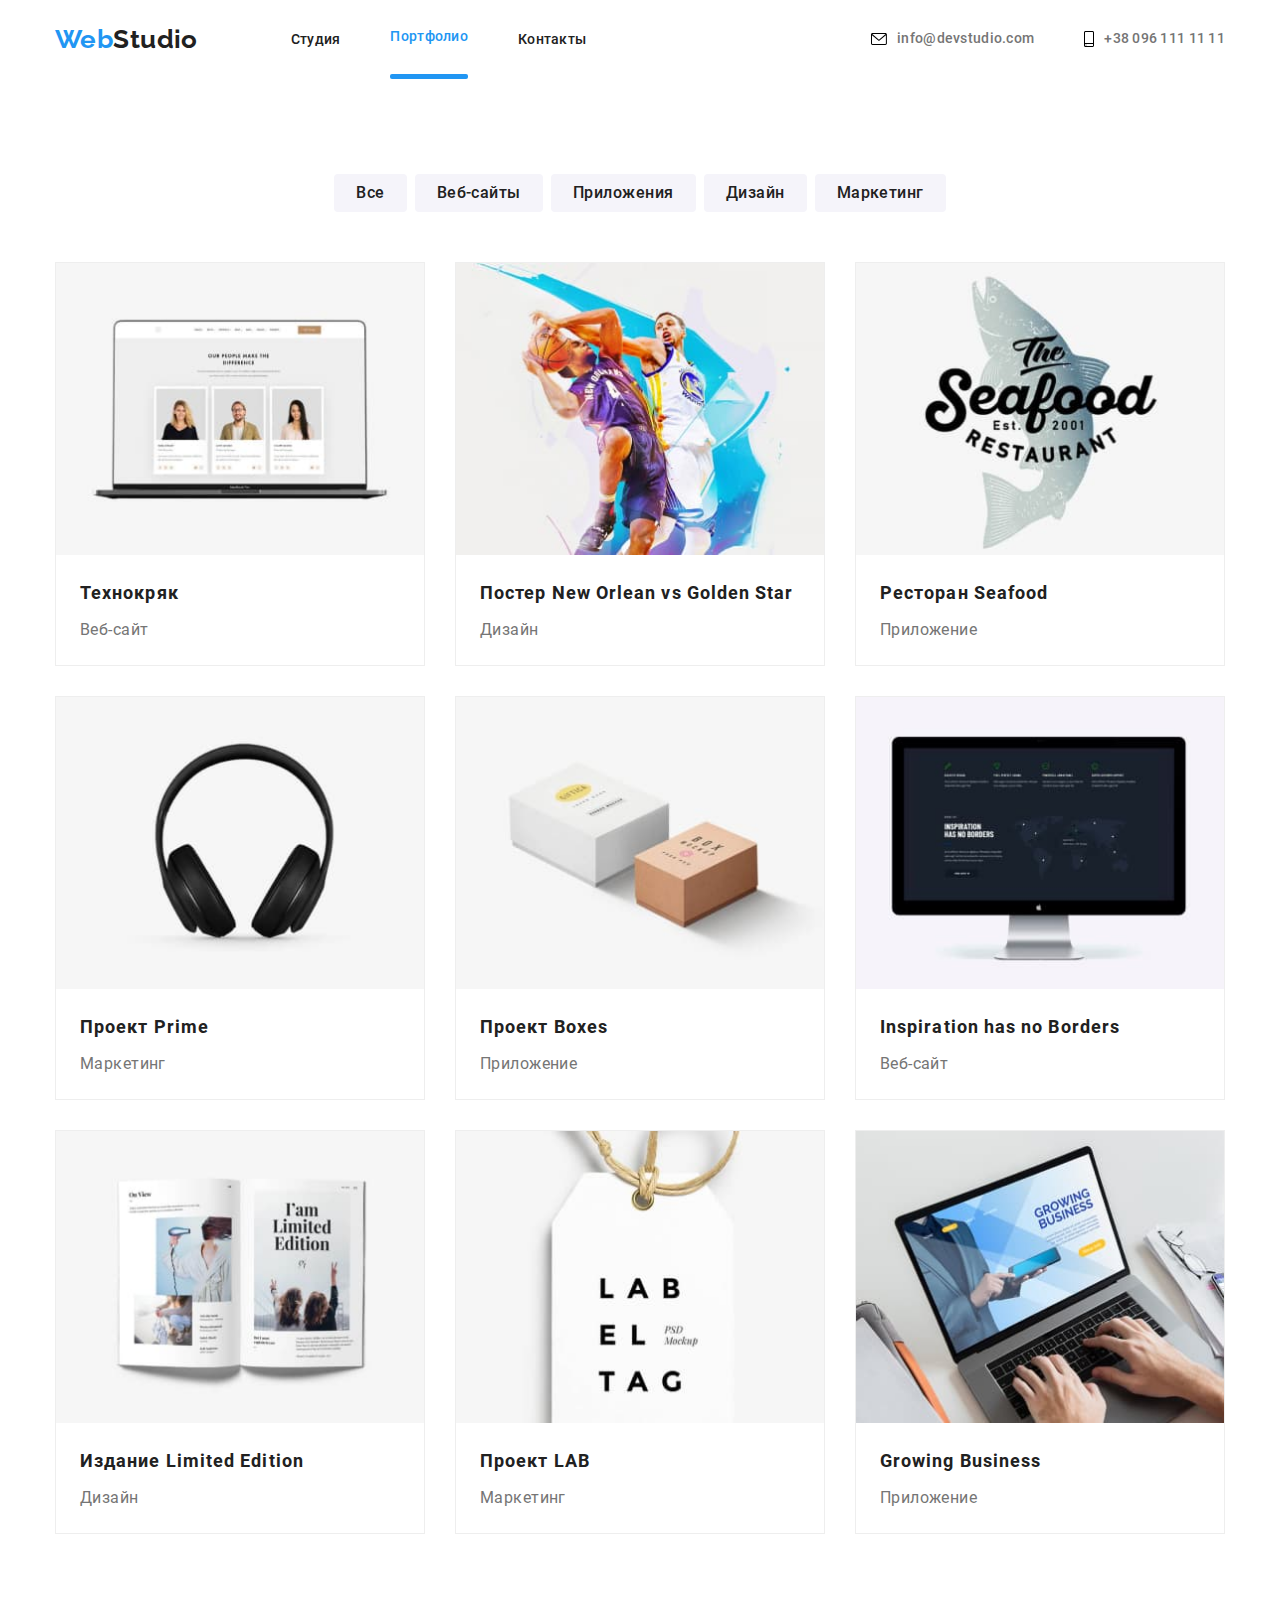
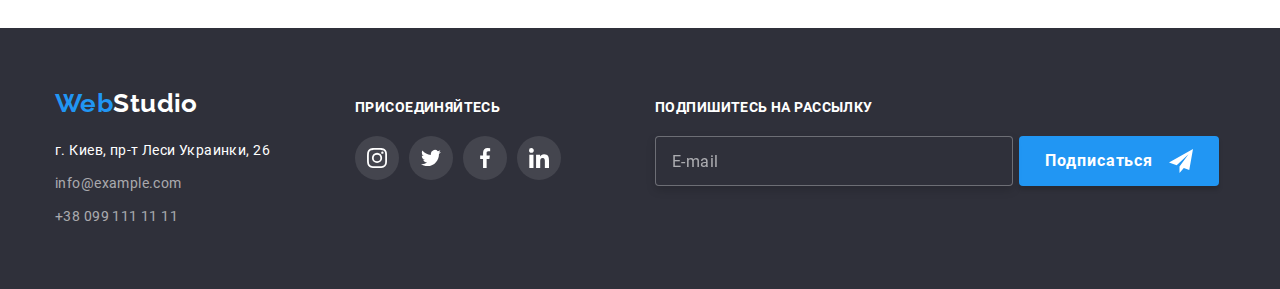
==== commit 1eca962a: "ДЗ 7 версия для сдачи 1" ====
--- a/html/portfolio.html
+++ b/html/portfolio.html
@@ -262,9 +262,9 @@
                 <li class="footer__item">
                     <h3 class="footer__title">Подпишитесь на рассылку</h3>
                     <form class="footer-form">
-                        <input class="footer-form-input" type="email" name="mail" placeholder="E-mail" autocomplete="off">
+                        <input class="footer-form__input" type="email" name="mail" placeholder="E-mail" autocomplete="off">
                         <button class="button" type="submit">Подписаться
-                            <svg class="footer-icon-send">
+                            <svg class="footer-icon__send">
                                 <use href="../images/sprite.svg#icon-send"></use>
                             </svg>
                         </button>
--- a/css/main.min.css
+++ b/css/main.min.css
@@ -1 +1 @@
-/*! modern-normalize | MIT License | https://github.com/sindresorhus/modern-normalize */html{box-sizing:border-box}*,*::before,*::after{box-sizing:inherit}html{line-height:1.15}body{margin:0}h1{font-size:2em;margin:.67em 0}hr{box-sizing:content-box;height:0}pre{font-family:monospace,monospace;font-size:1em}a{-webkit-text-decoration-skip:objects}abbr[title]{-webkit-text-decoration:underline dotted;text-decoration:underline dotted}b,strong{font-weight:bolder}code,kbd,samp{font-family:monospace,monospace;font-size:1em}small{font-size:80%}sub,sup{font-size:75%;line-height:0;position:relative;vertical-align:baseline}sub{bottom:-0.25em}sup{top:-0.5em}button,input,optgroup,select,textarea{font-family:inherit;font-size:100%;line-height:1.15;margin:0}button,select{text-transform:none}button,[type=reset],[type=submit]{-webkit-appearance:button}button::-moz-focus-inner,[type=button]::-moz-focus-inner,[type=reset]::-moz-focus-inner,[type=submit]::-moz-focus-inner{border-style:none;padding:0}button:-moz-focusring,[type=button]:-moz-focusring,[type=reset]:-moz-focusring,[type=submit]:-moz-focusring{outline:1px dotted ButtonText}fieldset{padding:.35em .75em .625em}legend{padding:0}progress{vertical-align:baseline}[type=number]::-webkit-inner-spin-button,[type=number]::-webkit-outer-spin-button{height:auto}[type=search]{-webkit-appearance:textfield;outline-offset:-2px}[type=search]::-webkit-search-cancel-button,[type=search]::-webkit-search-decoration{-webkit-appearance:none}::-webkit-file-upload-button{-webkit-appearance:button;font:inherit}details{display:block}summary{display:list-item}:root{--primary-text-color: #757575;--accent-text-color: rgba(255, 255, 255, 0.6);--title-text-color: #212121;--primary-link-color: #2196f3;--accent-link-color: #188ce8;--primary-bg-color: #ffffff;--accent-bg-color: #2f303a;--accent-bg-second-color: #f5f4fa;--accent-bgi-color: #c4c4c4;--primary-icon-color: #afb1b8;--border-image-color: #eeeeee}@font-face{font-family:"Raleway";font-style:normal;font-weight:700;src:url("../fonts/raleway-v19-latin_cyrillic-700.eot");src:local(""),url("../fonts/raleway-v19-latin_cyrillic-700.eot?#iefix") format("embedded-opentype"),url("../fonts/raleway-v19-latin_cyrillic-700.woff2") format("woff2"),url("../fonts/raleway-v19-latin_cyrillic-700.woff") format("woff"),url("../fonts/raleway-v19-latin_cyrillic-700.ttf") format("truetype"),url("../fonts/raleway-v19-latin_cyrillic-700.svg#Raleway") format("svg")}@font-face{font-family:"Roboto";font-style:normal;font-weight:400;src:url("../fonts/roboto-v27-latin_cyrillic-regular.eot");src:local(""),url("../fonts/roboto-v27-latin_cyrillic-regular.eot?#iefix") format("embedded-opentype"),url("../fonts/roboto-v27-latin_cyrillic-regular.woff2") format("woff2"),url("../fonts/roboto-v27-latin_cyrillic-regular.woff") format("woff"),url("../fonts/roboto-v27-latin_cyrillic-regular.ttf") format("truetype"),url("../fonts/roboto-v27-latin_cyrillic-regular.svg#Roboto") format("svg")}@font-face{font-family:"Roboto";font-style:normal;font-weight:500;src:url("../fonts/roboto-v27-latin_cyrillic-500.eot");src:local(""),url("../fonts/roboto-v27-latin_cyrillic-500.eot?#iefix") format("embedded-opentype"),url("../fonts/roboto-v27-latin_cyrillic-500.woff2") format("woff2"),url("../fonts/roboto-v27-latin_cyrillic-500.woff") format("woff"),url("../fonts/roboto-v27-latin_cyrillic-500.ttf") format("truetype"),url("../fonts/roboto-v27-latin_cyrillic-500.svg#Roboto") format("svg")}@font-face{font-family:"Roboto";font-style:normal;font-weight:700;src:url("../fonts/roboto-v27-latin_cyrillic-700.eot");src:local(""),url("../fonts/roboto-v27-latin_cyrillic-700.eot?#iefix") format("embedded-opentype"),url("../fonts/roboto-v27-latin_cyrillic-700.woff2") format("woff2"),url("../fonts/roboto-v27-latin_cyrillic-700.woff") format("woff"),url("../fonts/roboto-v27-latin_cyrillic-700.ttf") format("truetype"),url("../fonts/roboto-v27-latin_cyrillic-700.svg#Roboto") format("svg")}@font-face{font-family:"Roboto";font-style:normal;font-weight:900;src:url("../fonts/roboto-v27-latin_cyrillic-900.eot");src:local(""),url("../fonts/roboto-v27-latin_cyrillic-900.eot?#iefix") format("embedded-opentype"),url("../fonts/roboto-v27-latin_cyrillic-900.woff2") format("woff2"),url("../fonts/roboto-v27-latin_cyrillic-900.woff") format("woff"),url("../fonts/roboto-v27-latin_cyrillic-900.ttf") format("truetype"),url("../fonts/roboto-v27-latin_cyrillic-900.svg#Roboto") format("svg")}body{background-color:var(--primary-bg-color);font-family:Roboto,sans-serif;font-weight:400;font-size:14px;line-height:1.71;color:var(--primary-text-color);letter-spacing:.03em}h1,h2,h3,h4,p{margin:0}ul{list-style:none;padding:0;margin:0}a{text-decoration:none}img{display:block;max-width:100%;height:auto}.form-checkbox__input{-webkit-appearance:none;-moz-appearance:none;appearance:none}.container{width:1200px;margin-left:auto;margin-right:auto;padding-left:15px;padding-right:15px}.button{display:flex;justify-content:space-evenly;align-items:center;border:0px;margin:0 auto;padding:10px;min-width:200px;font-family:inherit;font-weight:700;font-size:16px;line-height:1.88;letter-spacing:.06em;color:var(--primary-bg-color);background-color:var(--primary-link-color);box-shadow:0px 4px 4px rgba(0,0,0,.15);border-radius:4px;cursor:pointer;transition:background-color 250ms cubic-bezier(0.4, 0, 0.2, 1)}.button:hover,.button:focus{background-color:var(--accent-link-color);transition:background-color 250ms cubic-bezier(0.4, 0, 0.2, 1)}.header-section{padding-top:24px;padding-bottom:25px}.header-page{display:flex;align-items:center}.logo{font-family:Raleway;font-weight:700;font-size:26px;line-height:1.19;color:var(--primary-link-color)}.logo-header--end{margin-right:93px;color:var(--title-text-color)}.header-nav{display:flex;align-items:center}.header-nav__list{display:flex;align-items:center}.header-nav__item+.header-nav__item{margin-left:50px}.header-nav__link{font-weight:500;line-height:1.14;letter-spacing:.02em;color:var(--title-text-color);transition:color 250ms cubic-bezier(0.4, 0, 0.2, 1)}.header-nav__link:hover,.header-nav__link:focus{color:var(--primary-link-color)}.header-nav__link--current{color:var(--primary-link-color)}.header-nav__link--current::after{content:"";display:block;width:100%;height:5px;background-color:currentColor;border-radius:2px;transform:translateY(25px)}.header-contact{display:flex;align-items:center;margin-left:auto;font-weight:500;line-height:1.14;letter-spacing:.02em}.header-contact__item:not(:last-child){margin-right:50px}.header-contact__link{display:flex;align-items:center;color:var(--primary-text-color);transition:color 250ms cubic-bezier(0.4, 0, 0.2, 1)}.header-contact__link:hover,.header-contact__link:focus{color:var(--primary-link-color)}.header-contact__icon{margin-right:10px;fill:var(--primary-text-color)}.header-contact__icon:hover,.header-contact__icon:focus{fill:var(--primary-link-color)}.icon-envelope{width:16px;height:12px}.icon-phone{width:10px;height:16px}.section__title{text-align:center;margin-bottom:50px;font-weight:700;font-size:36px;line-height:1.17;color:var(--title-text-color)}.section__title--hidden{display:none}.hero-section{max-width:1600px;margin-right:auto;margin-left:auto;padding-top:200px;padding-bottom:200px;background-color:var(--accent-bg-color);background-image:linear-gradient(to left, rgba(47, 48, 58, 0.4), rgba(47, 48, 58, 0.4)),url(../images/main/hero.jpg);background-repeat:no-repeat;background-position:center;background-size:cover;box-shadow:0px 4px 4px rgba(0,0,0,.25)}.hero-title{width:696px;height:120px;margin-left:auto;margin-right:auto;margin-bottom:30px;font-weight:900;font-size:44px;line-height:1.36;letter-spacing:.06em;text-transform:uppercase;text-align:center;color:var(--primary-bg-color)}.form-button__close{position:absolute;right:8px;top:8px;width:30px;height:30px;border:1px solid rgba(0,0,0,.1);background-color:var(--primary-bg-color);border-radius:50%;cursor:pointer}.form-button__close::before,.form-button__close::after{content:" ";position:absolute;height:18px;width:2px;background-color:var(--title-text-color)}.form-button__close:before{transform:rotate(45deg) translate(-6px, -6px)}.form-button__close:after{transform:rotate(-45deg) translate(6px, -6px)}.form-button__close:hover::before,.form-button__close:hover::after,.form-button__close:focus::before,.form-button__close:focus::after{background-color:var(--primary-link-color);transition:background-color 250ms cubic-bezier(0.4, 0, 0.2, 1)}.backdrop{position:fixed;top:0;left:0;width:100%;height:100%;background-color:rgba(0,0,0,.2);opacity:1;visibility:visible;transition:opacity 250ms cubic-bezier(0.4, 0, 0.2, 1)}.is-hidden{visibility:hidden;opacity:0;pointer-events:none;transition:opacity 250ms cubic-bezier(0.4, 0, 0.2, 1)}.form-section{position:relative;margin:10vh auto;padding:40px;width:528px;height:581px;background-color:var(--primary-bg-color);box-shadow:0px 1px 3px rgba(0,0,0,.12),0px 1px 1px rgba(0,0,0,.14),0px 2px 1px rgba(0,0,0,.2);border-radius:4px}.form-title{font-weight:700;font-size:20px;line-height:1.15;text-align:center;color:var(--title-text-color);margin-bottom:12px}.form-field{position:relative;display:block;margin-bottom:10px}.form-label{display:block;margin-bottom:4px;font-size:12px;line-height:1.17;letter-spacing:.01em;color:var(--primary-text-color)}.form-input{width:100%;height:40px;padding-left:42px;border:1px solid rgba(33,33,33,.2);box-sizing:border-box;border-radius:4px;cursor:pointer}.form-icon{position:absolute;top:50%;left:12px;display:inline-block;width:18px;height:18px;cursor:pointer}.form-field:focus-within>.form-icon{fill:var(--primary-link-color);transition:fill 250ms cubic-bezier(0.4, 0, 0.2, 1)}.form-input:focus{outline:none;border-color:var(--primary-link-color);transition:border-color 250ms cubic-bezier(0.4, 0, 0.2, 1)}.form-input:-webkit-autofill,.form-input:-webkit-autofill:focus{-webkit-text-fill-color:currentColor}.form-textarea{resize:none;height:120px;padding:12px 16px}.form-textarea::-moz-placeholder{font-size:12px;line-height:1.17;letter-spacing:.01em;color:rgba(117,117,117,.5)}.form-textarea:-ms-input-placeholder{font-size:12px;line-height:1.17;letter-spacing:.01em;color:rgba(117,117,117,.5)}.form-textarea::placeholder{font-size:12px;line-height:1.17;letter-spacing:.01em;color:rgba(117,117,117,.5)}.form-checkbox{display:inline-block;position:relative;margin-top:20px;margin-bottom:30px;margin-left:10px;margin-right:10px}.checkbox{position:absolute;top:50%;left:0;transform:translateY(-50%);width:16px;height:15px;background-color:var(--primary-bg-color);box-shadow:0 0 0 2px var(--title-text-color);border-radius:2px;transition:background-color 250ms cubic-bezier(0.4, 0, 0.2, 1),box-shadow 250ms cubic-bezier(0.4, 0, 0.2, 1)}.form-checkbox__input:checked+.checkbox{box-shadow:none;background-color:var(--primary-link-color);transition:background-color 250ms cubic-bezier(0.4, 0, 0.2, 1)}.form-checkbox__input:focus+.checkbox{box-shadow:0 0 0 2.7px var(--title-text-color);transition:box-shadow 250ms cubic-bezier(0.4, 0, 0.2, 1)}.form-checkbox__input:checked:focus+.checkbox{background-color:var(--primary-link-color);transition:background-color 250ms cubic-bezier(0.4, 0, 0.2, 1)}.form-checkbox__label{padding-left:16px}.form-checkbox__link{-webkit-text-decoration-line:underline;text-decoration-line:underline;color:var(--primary-link-color)}.advantages-section{padding-top:94px;padding-bottom:94px}.advantages__list{display:flex;margin-left:-30px}.advantages__item{display:block;margin-left:30px;width:calc((100% - 30px * 4) / 4)}.advantages__title{margin-bottom:10px;font-weight:700;font-size:14px;line-height:1.14;color:var(--title-text-color);text-transform:uppercase}.advantages__icons{display:flex;justify-content:center;align-items:center;background-color:var(--accent-bg-second-color);height:120px;border-radius:4px;background-size:cover;margin-bottom:30px}.icon__antenna{width:66px;height:70px}.icon__clock{width:67px;height:70px}.icon__diagram{width:70px;height:54px}.icon__astronaut{width:70px;height:62px}.activity-section{padding-bottom:94px}.activity__list{display:flex;flex-wrap:wrap}.activity__item+.activity__item{margin-left:30px}.activity__item{width:calc((100% - 30px * 2) / 3);height:auto;position:relative;z-index:-1}.activity__text{position:absolute;left:0;bottom:0;width:100%;padding-top:27px;padding-bottom:27px;background-color:rgba(47,48,58,.8);text-align:center;font-weight:700;line-height:1.14;text-transform:uppercase;color:var(--primary-bg-color)}.team-section{padding-top:94px;padding-bottom:94px;background:var(--accent-bg-second-color)}.team__list{display:flex;flex-wrap:wrap;margin-left:-30px}.team__item{text-align:center;width:calc((100% - 30px * 4) / 4);margin-left:30px;padding-bottom:30px;background-color:var(--primary-bg-color);box-shadow:0px 1px 3px rgba(0,0,0,.12),0px 1px 1px rgba(0,0,0,.14),0px 2px 1px rgba(0,0,0,.2);border-radius:0px 0px 4px 4px}.team__img{margin-bottom:30px}.team__item--title{padding-bottom:10px;font-weight:500;font-size:16px;line-height:1.88;color:var(--title-text-color)}.team__text{text-align:center;padding-bottom:16px;font-size:16px;line-height:1.19}.social-icons{display:inline-flex}.social-icons__item+.social-icons__item{margin-left:10px}.social-icons__link{display:flex;justify-content:center;align-items:center;background-color:transparent;border-radius:50%;width:44px;height:44px;transition:background-color 250ms cubic-bezier(0.4, 0, 0.2, 1)}.social-icons__link:hover,.social-icons__link:focus{background-color:var(--primary-link-color);transition:background-color 250ms cubic-bezier(0.4, 0, 0.2, 1)}.social-icons__img{width:20px;height:20px;fill:var(--primary-icon-color);transition:fill 250ms cubic-bezier(0.4, 0, 0.2, 1)}.social-icons__link:hover .social-icons__img,.social-icons__link:focus .social-icons__img{fill:var(--primary-bg-color);transition:fill 250ms cubic-bezier(0.4, 0, 0.2, 1)}.clients-section{padding-top:94px;padding-bottom:94px}.clients__list{display:flex;justify-content:center;align-items:center;margin-left:-30px}.clients__item{display:block;margin-left:30px;width:calc((100% - 30px * 6) / 6);height:90px}.clients__link{display:flex;height:inherit;justify-content:center;align-items:center;border-radius:4px;border:1px solid var(--primary-icon-color);fill:var(--primary-icon-color);transition:border 250ms cubic-bezier(0.4, 0, 0.2, 1)}.clients__link:hover,.clients__link:focus{border:1px solid var(--primary-link-color)}.clients__icons{width:100%;height:44px;fill:var(--primary-icon-color);transition:fill 250ms cubic-bezier(0.4, 0, 0.2, 1)}.clients__link:hover .clients__icons,.clients__link:focus .clients__icons{fill:var(--primary-link-color)}.footer-section{padding-top:60px;padding-bottom:60px;background:var(--accent-bg-color)}.footer__list{display:flex;flex-wrap:wrap;justify-content:space-between;align-items:baseline}.footer__item{flex-basis:calc((50% - 45px) / 2)}.footer__item:last-child{flex-basis:calc(50% - 15px)}.logo-footer--end{display:inline-block;margin-bottom:20px;color:var(--primary-bg-color)}.footer__adress{margin-bottom:9px;font-style:normal;color:var(--primary-bg-color)}.footer-contact__item{margin-bottom:9px}.footer-contact__item:last-child{margin-bottom:0}.footer-contact__link{display:block;color:var(--accent-text-color);transition:color 250ms cubic-bezier(0.4, 0, 0.2, 1)}.footer-contact__link:hover,.footer-contact__link:focus{color:var(--primary-link-color);transition:color 250ms cubic-bezier(0.4, 0, 0.2, 1)}.footer__title{margin-bottom:20px;font-weight:700;font-size:14px;line-height:1.14;color:var(--primary-bg-color);text-transform:uppercase}.social-icons__link--accent{background-color:rgba(255,255,255,.1);transition:background-color 250ms cubic-bezier(0.4, 0, 0.2, 1)}.social-icons__img--accent{fill:var(--primary-bg-color)}.footer-form{display:flex;justify-content:space-between;align-items:center}.footer-form-input{display:flex;justify-content:center;align-items:center;width:358px;height:50px;border:1px solid rgba(255,255,255,.3);box-sizing:border-box;filter:drop-shadow(0px 4px 4px rgba(0, 0, 0, 0.15));border-radius:4px;background-color:var(--accent-bg-color);padding-left:16px;font-size:16px;color:var(--primary-bg-color)}.footer-form input::-moz-placeholder{font-weight:400;font-size:16px;line-height:12.5;letter-spacing:.03em;color:rgba(255,255,255,.6)}.footer-form input:-ms-input-placeholder{font-weight:400;font-size:16px;line-height:12.5;letter-spacing:.03em;color:rgba(255,255,255,.6)}.footer-form input::placeholder{font-weight:400;font-size:16px;line-height:12.5;letter-spacing:.03em;color:rgba(255,255,255,.6)}.footer-icon-send{width:24px;height:24px}.example-section{padding-top:94px;padding-bottom:94px}.example-section__button{display:flex;justify-content:center;margin-bottom:50px}.example__button{padding:6px 22px;border:none;font-weight:500;font-size:16px;line-height:1.63;letter-spacing:.03em;border-radius:4px;background-color:var(--accent-bg-second-color);color:var(--title-text-color);cursor:pointer;transition:background-color 250ms cubic-bezier(0.4, 0, 0.2, 1),color 250ms cubic-bezier(0.4, 0, 0.2, 1)}.example__button:hover,.example__button:focus{color:var(--primary-bg-color);background-color:var(--primary-link-color);box-shadow:0px 3px 1px rgba(0,0,0,.1),0px 1px 2px rgba(0,0,0,.08),0px 2px 2px rgba(0,0,0,.12)}.example__item:not(:last-child){margin-right:8px}.example-work__title{margin-top:20px;margin-bottom:4px;margin-left:24px;font-weight:700;font-size:18px;letter-spacing:.06em;line-height:2;color:var(--title-text-color)}.example-work__text{margin-left:24px;margin-bottom:20px;font-size:16px;line-height:1.88;color:var(--primary-text-color)}.example-work__list{display:flex;flex-wrap:wrap;margin-left:-30px;margin-bottom:-30px}.example-work__item{width:calc((100% - 30px * 3) / 3);height:404px;margin-left:30px;margin-bottom:30px;background-size:cover;background-color:var(--primary-bg-color);border:1px solid var(--border-image-color)}.example-work__item:hover,.example-work__item:focus{box-shadow:0px 1px 1px rgba(0,0,0,.12),0px 4px 4px rgba(0,0,0,.06),1px 4px 6px rgba(0,0,0,.16)}.example-work__thumb{position:relative;overflow:hidden}.example-work__link:hover .example-work__overlay,.example-work__link:focus .example-work__overlay{transform:translateY(0);transition:transform 250ms cubic-bezier(0.4, 0, 0.2, 1)}.example-work__overlay{position:absolute;top:0;left:0;width:100%;height:100%;background-color:rgba(33,150,243,.9);transform:translateY(100%);transition:transform 250ms cubic-bezier(0.4, 0, 0.2, 1);padding:63px 24px;font-size:18px;line-height:1.56;color:var(--primary-bg-color)}/*# sourceMappingURL=main.min.css.map */+/*! modern-normalize | MIT License | https://github.com/sindresorhus/modern-normalize */html{box-sizing:border-box}*,*::before,*::after{box-sizing:inherit}html{line-height:1.15}body{margin:0}h1{font-size:2em;margin:.67em 0}hr{box-sizing:content-box;height:0}pre{font-family:monospace,monospace;font-size:1em}a{-webkit-text-decoration-skip:objects}abbr[title]{-webkit-text-decoration:underline dotted;text-decoration:underline dotted}b,strong{font-weight:bolder}code,kbd,samp{font-family:monospace,monospace;font-size:1em}small{font-size:80%}sub,sup{font-size:75%;line-height:0;position:relative;vertical-align:baseline}sub{bottom:-0.25em}sup{top:-0.5em}button,input,optgroup,select,textarea{font-family:inherit;font-size:100%;line-height:1.15;margin:0}button,select{text-transform:none}button,[type=reset],[type=submit]{-webkit-appearance:button}button::-moz-focus-inner,[type=button]::-moz-focus-inner,[type=reset]::-moz-focus-inner,[type=submit]::-moz-focus-inner{border-style:none;padding:0}button:-moz-focusring,[type=button]:-moz-focusring,[type=reset]:-moz-focusring,[type=submit]:-moz-focusring{outline:1px dotted ButtonText}fieldset{padding:.35em .75em .625em}legend{padding:0}progress{vertical-align:baseline}[type=number]::-webkit-inner-spin-button,[type=number]::-webkit-outer-spin-button{height:auto}[type=search]{-webkit-appearance:textfield;outline-offset:-2px}[type=search]::-webkit-search-cancel-button,[type=search]::-webkit-search-decoration{-webkit-appearance:none}::-webkit-file-upload-button{-webkit-appearance:button;font:inherit}details{display:block}summary{display:list-item}@font-face{font-family:"Raleway";font-style:normal;font-weight:700;src:url("../fonts/raleway-v19-latin_cyrillic-700.eot");src:local(""),url("../fonts/raleway-v19-latin_cyrillic-700.eot?#iefix") format("embedded-opentype"),url("../fonts/raleway-v19-latin_cyrillic-700.woff2") format("woff2"),url("../fonts/raleway-v19-latin_cyrillic-700.woff") format("woff"),url("../fonts/raleway-v19-latin_cyrillic-700.ttf") format("truetype"),url("../fonts/raleway-v19-latin_cyrillic-700.svg#Raleway") format("svg")}@font-face{font-family:"Roboto";font-style:normal;font-weight:400;src:url("../fonts/roboto-v27-latin_cyrillic-regular.eot");src:local(""),url("../fonts/roboto-v27-latin_cyrillic-regular.eot?#iefix") format("embedded-opentype"),url("../fonts/roboto-v27-latin_cyrillic-regular.woff2") format("woff2"),url("../fonts/roboto-v27-latin_cyrillic-regular.woff") format("woff"),url("../fonts/roboto-v27-latin_cyrillic-regular.ttf") format("truetype"),url("../fonts/roboto-v27-latin_cyrillic-regular.svg#Roboto") format("svg")}@font-face{font-family:"Roboto";font-style:normal;font-weight:500;src:url("../fonts/roboto-v27-latin_cyrillic-500.eot");src:local(""),url("../fonts/roboto-v27-latin_cyrillic-500.eot?#iefix") format("embedded-opentype"),url("../fonts/roboto-v27-latin_cyrillic-500.woff2") format("woff2"),url("../fonts/roboto-v27-latin_cyrillic-500.woff") format("woff"),url("../fonts/roboto-v27-latin_cyrillic-500.ttf") format("truetype"),url("../fonts/roboto-v27-latin_cyrillic-500.svg#Roboto") format("svg")}@font-face{font-family:"Roboto";font-style:normal;font-weight:700;src:url("../fonts/roboto-v27-latin_cyrillic-700.eot");src:local(""),url("../fonts/roboto-v27-latin_cyrillic-700.eot?#iefix") format("embedded-opentype"),url("../fonts/roboto-v27-latin_cyrillic-700.woff2") format("woff2"),url("../fonts/roboto-v27-latin_cyrillic-700.woff") format("woff"),url("../fonts/roboto-v27-latin_cyrillic-700.ttf") format("truetype"),url("../fonts/roboto-v27-latin_cyrillic-700.svg#Roboto") format("svg")}@font-face{font-family:"Roboto";font-style:normal;font-weight:900;src:url("../fonts/roboto-v27-latin_cyrillic-900.eot");src:local(""),url("../fonts/roboto-v27-latin_cyrillic-900.eot?#iefix") format("embedded-opentype"),url("../fonts/roboto-v27-latin_cyrillic-900.woff2") format("woff2"),url("../fonts/roboto-v27-latin_cyrillic-900.woff") format("woff"),url("../fonts/roboto-v27-latin_cyrillic-900.ttf") format("truetype"),url("../fonts/roboto-v27-latin_cyrillic-900.svg#Roboto") format("svg")}body{background-color:var(--primary-bg-color);font-family:Roboto,sans-serif;color:#757575;font-size:14px;font-weight:400;line-height:1.71;letter-spacing:.03em}h1,h2,h3,h4,p{margin:0}ul{list-style:none;padding:0;margin:0}a{text-decoration:none}img{display:block;max-width:100%;height:auto}.container{width:1200px;margin-left:auto;margin-right:auto;padding-left:15px;padding-right:15px}.button{display:flex;justify-content:space-evenly;align-items:center;border:0px;margin:0 auto;padding:10px;min-width:200px;font-family:inherit;font-size:16px;font-weight:700;line-height:1.88;letter-spacing:.06em;color:#fff;background-color:#2196f3;box-shadow:0px 4px 4px rgba(0,0,0,.15);border-radius:4px;cursor:pointer;transition:background-color 250ms cubic-bezier(0.4, 0, 0.2, 1)}.button:hover,.button:focus{background-color:#188ce8;transition:background-color 250ms cubic-bezier(0.4, 0, 0.2, 1)}.logo{font-family:Raleway;font-weight:700;font-size:26px;line-height:1.19;color:#2196f3}.logo-header--end{margin-right:93px;color:#212121}.logo-footer--end{display:inline-block;margin-bottom:20px;color:#fff}.header-nav{display:flex;align-items:center}.header-nav__list{display:flex;align-items:center}.header-nav__item+.header-nav__item{margin-left:50px}.header-nav__link{font-weight:500;line-height:1.14;letter-spacing:.02em;color:#212121;transition:color 250ms cubic-bezier(0.4, 0, 0.2, 1)}.header-nav__link:hover,.header-nav__link:focus{color:#2196f3}.header-nav__link--current{color:#2196f3}.header-nav__link--current::after{content:"";display:block;width:100%;height:5px;background-color:currentColor;border-radius:2px;transform:translateY(25px)}.header-contact{display:flex;align-items:center;margin-left:auto;font-weight:500;line-height:1.14;letter-spacing:.02em}.header-contact__item:not(:last-child){margin-right:50px}.header-contact__link{display:flex;align-items:center;color:#757575;transition:color 250ms cubic-bezier(0.4, 0, 0.2, 1)}.header-contact__link:hover,.header-contact__link:focus{color:#2196f3}.header-contact__icon{margin-right:10px;fill:var("secondary-text")}.header-contact__icon:hover,.header-contact__icon:focus{fill:#2196f3}.icon-envelope{width:16px;height:12px}.icon-phone{width:10px;height:16px}.section__title{text-align:center;margin-bottom:50px;font-weight:700;font-size:36px;line-height:1.17;color:#212121}.section__title--hidden{display:none}.hero-title{width:696px;height:120px;margin-left:auto;margin-right:auto;margin-bottom:30px;font-weight:900;font-size:44px;line-height:1.36;letter-spacing:.06em;text-transform:uppercase;text-align:center;color:#fff}.form-button__close{position:absolute;right:8px;top:8px;width:30px;height:30px;border:1px solid rgba(0,0,0,.1);background-color:#fff;border-radius:50%;cursor:pointer}.form-button__close::before,.form-button__close::after{content:" ";position:absolute;height:18px;width:2px;background-color:#212121}.form-button__close:before{transform:rotate(45deg) translate(-6px, -6px)}.form-button__close:after{transform:rotate(-45deg) translate(6px, -6px)}.form-button__close:hover::before,.form-button__close:hover::after,.form-button__close:focus::before,.form-button__close:focus::after{background-color:#2196f3;transition:background-color 250ms cubic-bezier(0.4, 0, 0.2, 1)}.form-checkbox{display:inline-block;position:relative;margin-top:20px;margin-bottom:30px}.form-checkbox__input{opacity:0}.form-checkbox__input:checked+.icon-checkbox{background-color:#2196f3;transition:background-color 250ms cubic-bezier(0.4, 0, 0.2, 1)}.form-checkbox__input:focus+.icon-checkbox{box-shadow:0 0 0 2.7px #212121;transition:box-shadow 250ms cubic-bezier(0.4, 0, 0.2, 1)}.form-checkbox__input:checked:focus+.icon-checkbox{background-color:#2196f3;transition:background-color 250ms cubic-bezier(0.4, 0, 0.2, 1)}.form-checkbox__label{padding-left:16px}.form-checkbox__link{-webkit-text-decoration-line:underline;text-decoration-line:underline;color:#2196f3}.icon-checkbox{position:absolute;top:50%;left:0;transform:translateY(-50%);width:16px;height:15px;background-color:#fff;box-shadow:0 0 0 2px #212121;border-radius:2px;transition:background-color 250ms cubic-bezier(0.4, 0, 0.2, 1),box-shadow 250ms cubic-bezier(0.4, 0, 0.2, 1)}.advantages__icons{display:flex;justify-content:center;align-items:center;background-color:#f5f4fa;height:120px;border-radius:4px;background-size:cover;margin-bottom:30px}.icon__antenna{width:66px;height:70px}.icon__clock{width:67px;height:70px}.icon__diagram{width:70px;height:54px}.icon__astronaut{width:70px;height:62px}.team__item--title{padding-bottom:10px;font-weight:500;font-size:16px;line-height:1.88;color:#212121}.team__text{text-align:center;padding-bottom:16px;font-size:16px;line-height:1.19}.social-icons{display:inline-flex}.social-icons__item+.social-icons__item{margin-left:10px}.social-icons__link{display:flex;justify-content:center;align-items:center;background-color:transparent;border-radius:50%;width:44px;height:44px;transition:background-color 250ms cubic-bezier(0.4, 0, 0.2, 1)}.social-icons__link:hover,.social-icons__link:focus{background-color:#2196f3;transition:background-color 250ms cubic-bezier(0.4, 0, 0.2, 1)}.social-icons__img{width:20px;height:20px;fill:#afb1b8;transition:fill 250ms cubic-bezier(0.4, 0, 0.2, 1)}.social-icons__link:hover .social-icons__img,.social-icons__link:focus .social-icons__img{fill:#fff;transition:fill 250ms cubic-bezier(0.4, 0, 0.2, 1)}.clients__link{display:flex;height:inherit;justify-content:center;align-items:center;border-radius:4px;border:1px solid #afb1b8;fill:#afb1b8;transition:border 250ms cubic-bezier(0.4, 0, 0.2, 1)}.clients__link:hover,.clients__link:focus{border:1px solid #2196f3}.clients__link:hover .clients__icons,.clients__link:focus .clients__icons{fill:#2196f3}.clients__icons{width:100%;height:44px;fill:#afb1b8;transition:fill 250ms cubic-bezier(0.4, 0, 0.2, 1)}.footer__adress{margin-bottom:9px;font-style:normal;color:#fff}.footer-contact__item{margin-bottom:9px}.footer-contact__item:last-child{margin-bottom:0}.footer-contact__link{display:block;color:rgba(255,255,255,.6);transition:color 250ms cubic-bezier(0.4, 0, 0.2, 1)}.footer-contact__link:hover,.footer-contact__link:focus{color:#2196f3;transition:color 250ms cubic-bezier(0.4, 0, 0.2, 1)}.footer__title{margin-bottom:20px;font-weight:700;font-size:14px;line-height:1.14;color:#fff;text-transform:uppercase}.social-icons__link--accent{background-color:rgba(255,255,255,.1);transition:background-color 250ms cubic-bezier(0.4, 0, 0.2, 1)}.social-icons__img--accent{fill:#fff}.footer-form{display:flex;justify-content:space-between;align-items:center}.footer-form input::-moz-placeholder{font-size:16px;font-weight:400;line-height:12.5;letter-spacing:.03em;color:rgba(255,255,255,.6)}.footer-form input:-ms-input-placeholder{font-size:16px;font-weight:400;line-height:12.5;letter-spacing:.03em;color:rgba(255,255,255,.6)}.footer-form input::placeholder{font-size:16px;font-weight:400;line-height:12.5;letter-spacing:.03em;color:rgba(255,255,255,.6)}.footer-form__input{display:flex;justify-content:center;align-items:center;width:358px;height:50px;border:1px solid rgba(255,255,255,.3);box-sizing:border-box;filter:drop-shadow(0px 4px 4px rgba(0, 0, 0, 0.15));border-radius:4px;background-color:#2f303a;padding-left:16px;font-size:16px;color:#fff}.footer-icon__send{width:24px;height:24px}.example-section__button{display:flex;justify-content:center;margin-bottom:50px}.example__button{padding:6px 22px;border:none;font-size:16px;font-weight:500;line-height:1.63;letter-spacing:.03em;border-radius:4px;background-color:#f5f4fa;color:#212121;cursor:pointer;transition:background-color 250ms cubic-bezier(0.4, 0, 0.2, 1),color 250ms cubic-bezier(0.4, 0, 0.2, 1)}.example__button:hover,.example__button:focus{color:#fff;background-color:#2196f3;box-shadow:0px 3px 1px rgba(0,0,0,.1),0px 1px 2px rgba(0,0,0,.08),0px 2px 2px rgba(0,0,0,.12)}.example-work__title{margin-top:20px;margin-bottom:4px;margin-left:24px;font-size:18px;font-weight:700;line-height:2;letter-spacing:.06em;color:#212121}.example-work__text{margin-left:24px;margin-bottom:20px;font-size:16px;line-height:1.88;color:#757575}.example-work__thumb{position:relative;overflow:hidden}.example-work__overlay{position:absolute;top:0;left:0;width:100%;height:100%;background-color:rgba(33,150,243,.9);transform:translateY(100%);transition:transform 250ms cubic-bezier(0.4, 0, 0.2, 1);padding:63px 24px;font-size:18px;line-height:1.56;color:#fff}.example-work__link:hover .example-work__overlay,.example-work__link:focus .example-work__overlay{transform:translateY(0);transition:transform 250ms cubic-bezier(0.4, 0, 0.2, 1)}.backdrop{position:fixed;top:0;left:0;width:100%;height:100%;background-color:rgba(0,0,0,.2);opacity:1;visibility:visible;transition:opacity 250ms cubic-bezier(0.4, 0, 0.2, 1)}.is-hidden{visibility:hidden;opacity:0;pointer-events:none;transition:opacity 250ms cubic-bezier(0.4, 0, 0.2, 1)}.header-section{padding-top:24px;padding-bottom:25px}.header-page{display:flex;align-items:center}.hero-section{max-width:1600px;margin-right:auto;margin-left:auto;padding-top:200px;padding-bottom:200px;background-color:#2f303a;background-image:linear-gradient(to left, rgba(47, 48, 58, 0.4), rgba(47, 48, 58, 0.4)),url(../images/main/hero.jpg);background-repeat:no-repeat;background-position:center;background-size:cover;box-shadow:0px 4px 4px rgba(0,0,0,.25)}.advantages-section{padding-top:94px;padding-bottom:94px}.advantages__list{display:flex;margin-left:-30px}.advantages__item{display:block;margin-left:30px;width:calc((100% - 30px * 4) / 4)}.advantages__title{margin-bottom:10px;font-weight:700;font-size:14px;line-height:1.14;color:#212121;text-transform:uppercase}.activity-section{padding-bottom:94px}.activity__list{display:flex;flex-wrap:wrap}.activity__item{width:calc((100% - 30px * 2) / 3);height:auto;position:relative;z-index:-1}.activity__item+.activity__item{margin-left:30px}.activity__text{position:absolute;left:0;bottom:0;width:100%;padding-top:27px;padding-bottom:27px;background-color:rgba(47,48,58,.8);text-align:center;font-weight:700;line-height:1.14;text-transform:uppercase;color:#fff}.team-section{padding-top:94px;padding-bottom:94px;background:#f5f4fa}.team__list{display:flex;flex-wrap:wrap;margin-left:-30px}.team__item{text-align:center;width:calc((100% - 30px * 4) / 4);margin-left:30px;padding-bottom:30px;background-color:#fff;box-shadow:0px 1px 3px rgba(0,0,0,.12),0px 1px 1px rgba(0,0,0,.14),0px 2px 1px rgba(0,0,0,.2);border-radius:0px 0px 4px 4px}.team__img{margin-bottom:30px}.clients-section{padding-top:94px;padding-bottom:94px}.clients__list{display:flex;justify-content:center;align-items:center;margin-left:-30px}.clients__item{display:block;margin-left:30px;width:calc((100% - 30px * 6) / 6);height:90px}.footer-section{padding-top:60px;padding-bottom:60px;background:#2f303a}.footer__list{display:flex;flex-wrap:wrap;justify-content:space-between;align-items:baseline}.footer__item{flex-basis:calc((50% - 45px) / 2)}.footer__item:last-child{flex-basis:calc(50% - 15px)}.example-section{padding-top:94px;padding-bottom:94px}.example-work__list{display:flex;flex-wrap:wrap;margin-left:-30px;margin-bottom:-30px}.example-work__item{width:calc((100% - 30px * 3) / 3);height:404px;margin-left:30px;margin-bottom:30px;background-size:cover;background-color:#fff;border:1px solid #eee}.example-work__item:hover,.example-work__item:focus{box-shadow:0px 1px 1px rgba(0,0,0,.12),0px 4px 4px rgba(0,0,0,.06),1px 4px 6px rgba(0,0,0,.16)}.example__item:not(:last-child){margin-right:8px}.form-section{position:relative;margin:10vh auto;padding:40px;width:528px;height:581px;background-color:#fff;box-shadow:0px 1px 3px rgba(0,0,0,.12),0px 1px 1px rgba(0,0,0,.14),0px 2px 1px rgba(0,0,0,.2);border-radius:4px}.form-title{font-size:20px;font-weight:700;line-height:1.15;letter-spacing:.03em;text-align:center;color:#212121;margin-bottom:12px}.form-field{position:relative;display:block;margin-bottom:10px}.form-field:focus-within>.form-icon{fill:#2196f3;transition:fill 250ms cubic-bezier(0.4, 0, 0.2, 1)}.form-label{display:block;margin-bottom:4px;font-size:12px;line-height:1.17;letter-spacing:.01em;color:#757575}.form-input{width:100%;height:40px;padding-left:42px;border:1px solid rgba(33,33,33,.2);box-sizing:border-box;border-radius:4px;cursor:pointer}.form-input:focus{outline:none;border-color:#2196f3;transition:border-color 250ms cubic-bezier(0.4, 0, 0.2, 1)}.form-input:-webkit-autofill,.form-input:-webkit-autofill:focus{-webkit-text-fill-color:currentColor}.form-icon{position:absolute;top:50%;left:12px;display:inline-block;width:18px;height:18px;cursor:pointer}.form-textarea{resize:none;height:120px;padding:12px 16px}.form-textarea::-moz-placeholder{font-size:12px;line-height:1.17;letter-spacing:.01em;color:rgba(117,117,117,.5)}.form-textarea:-ms-input-placeholder{font-size:12px;line-height:1.17;letter-spacing:.01em;color:rgba(117,117,117,.5)}.form-textarea::placeholder{font-size:12px;line-height:1.17;letter-spacing:.01em;color:rgba(117,117,117,.5)}/*# sourceMappingURL=main.min.css.map */